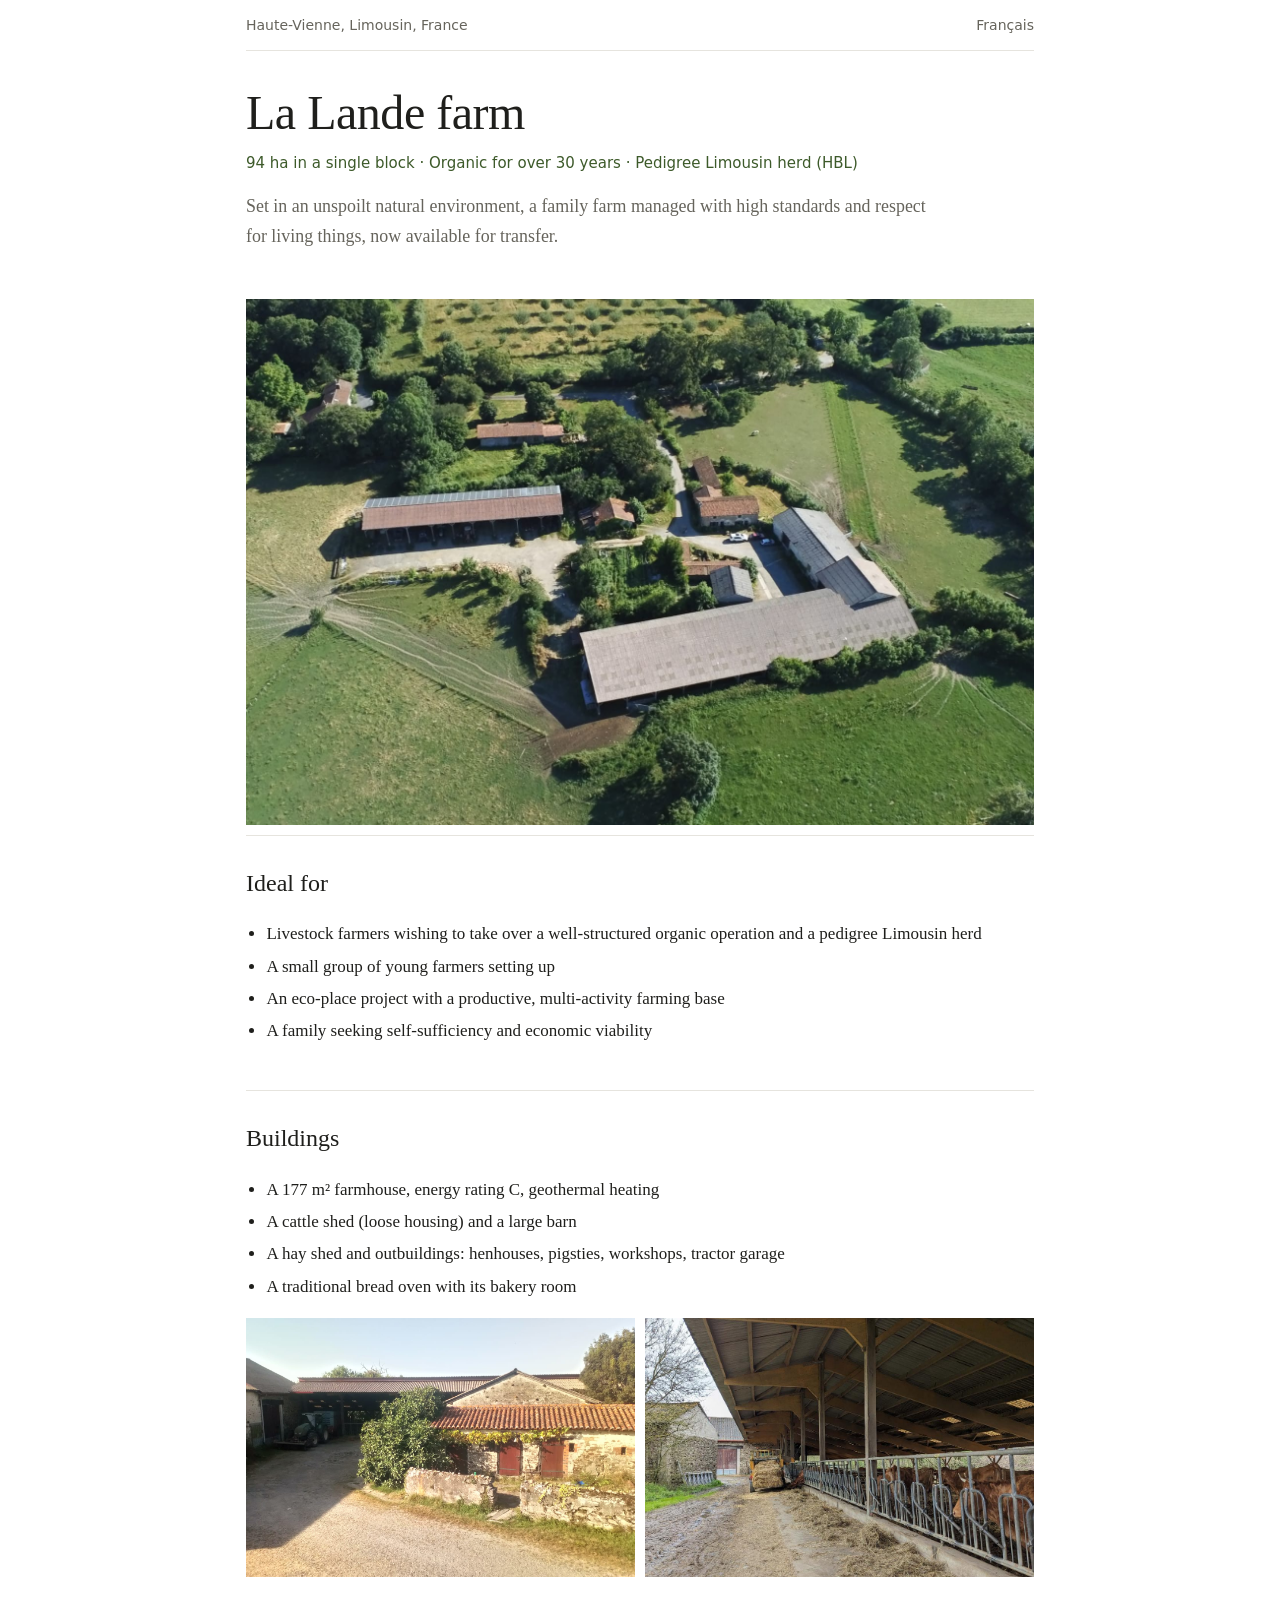
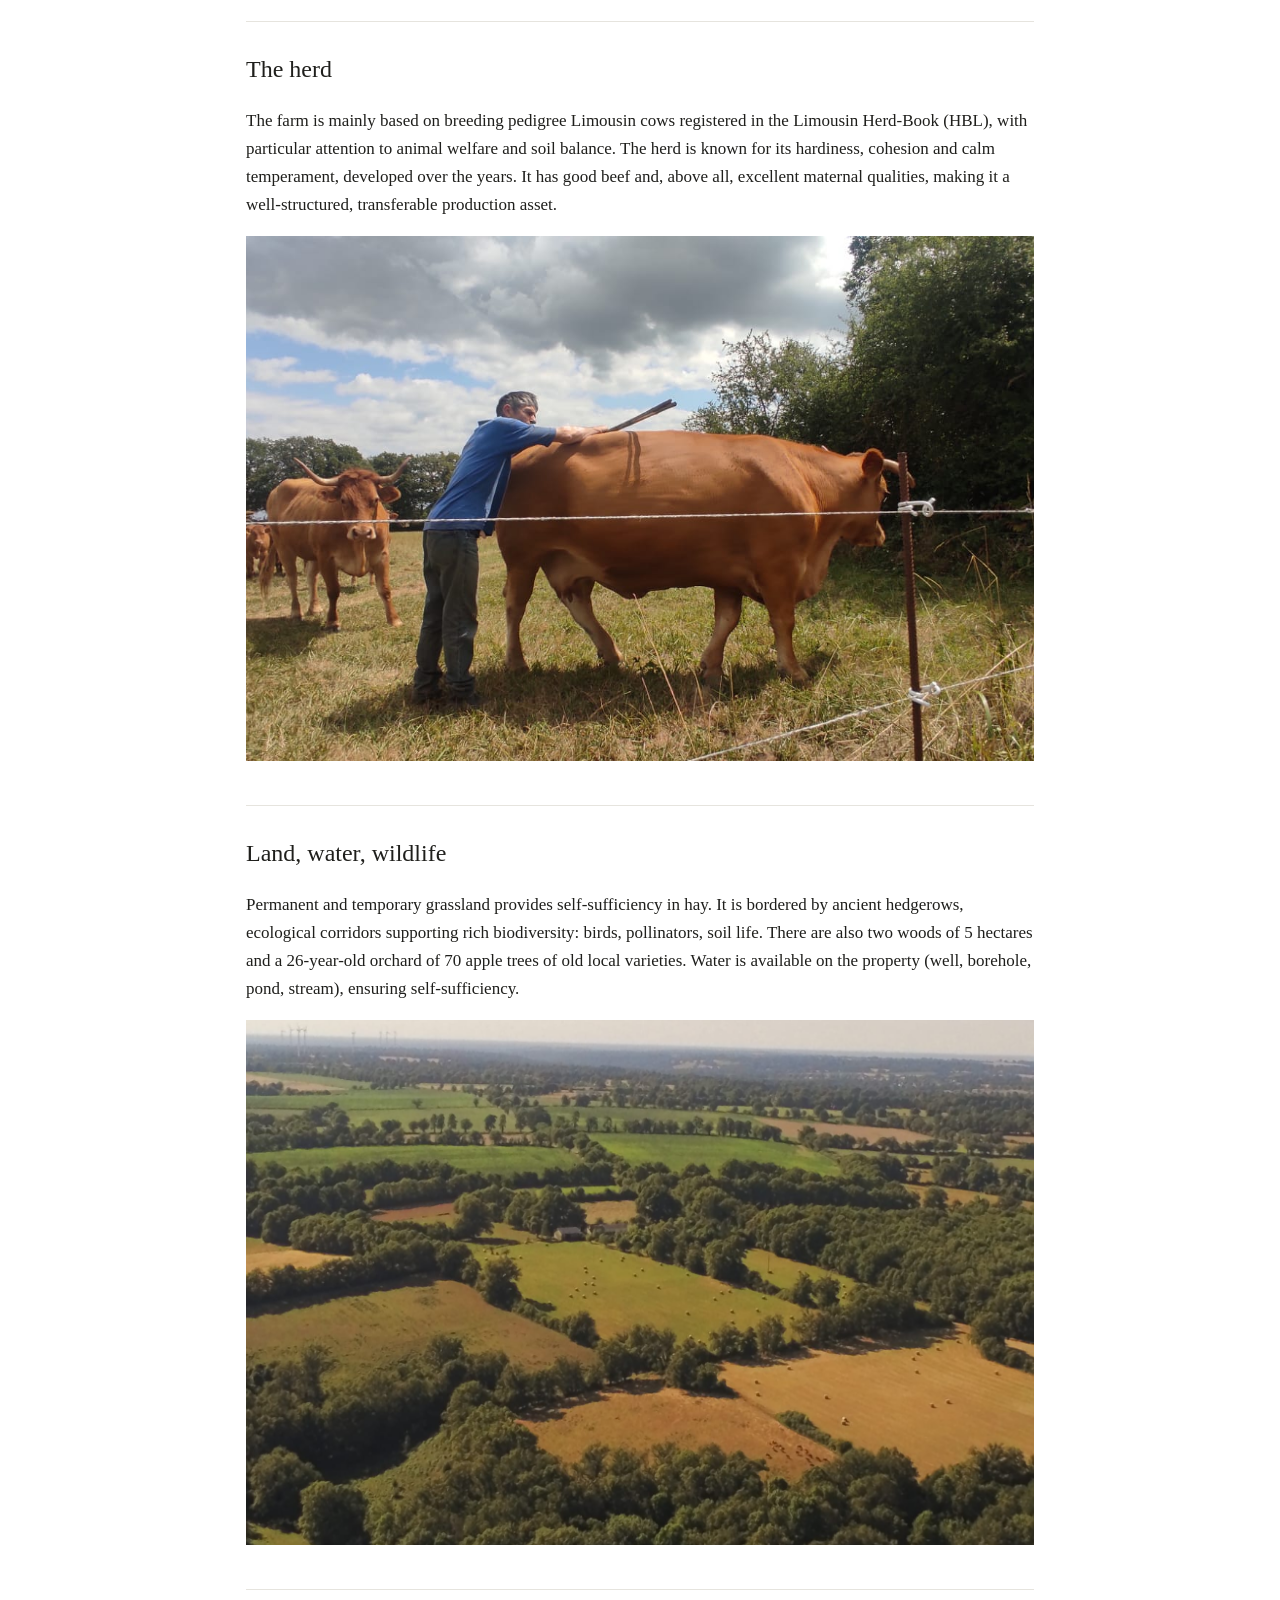
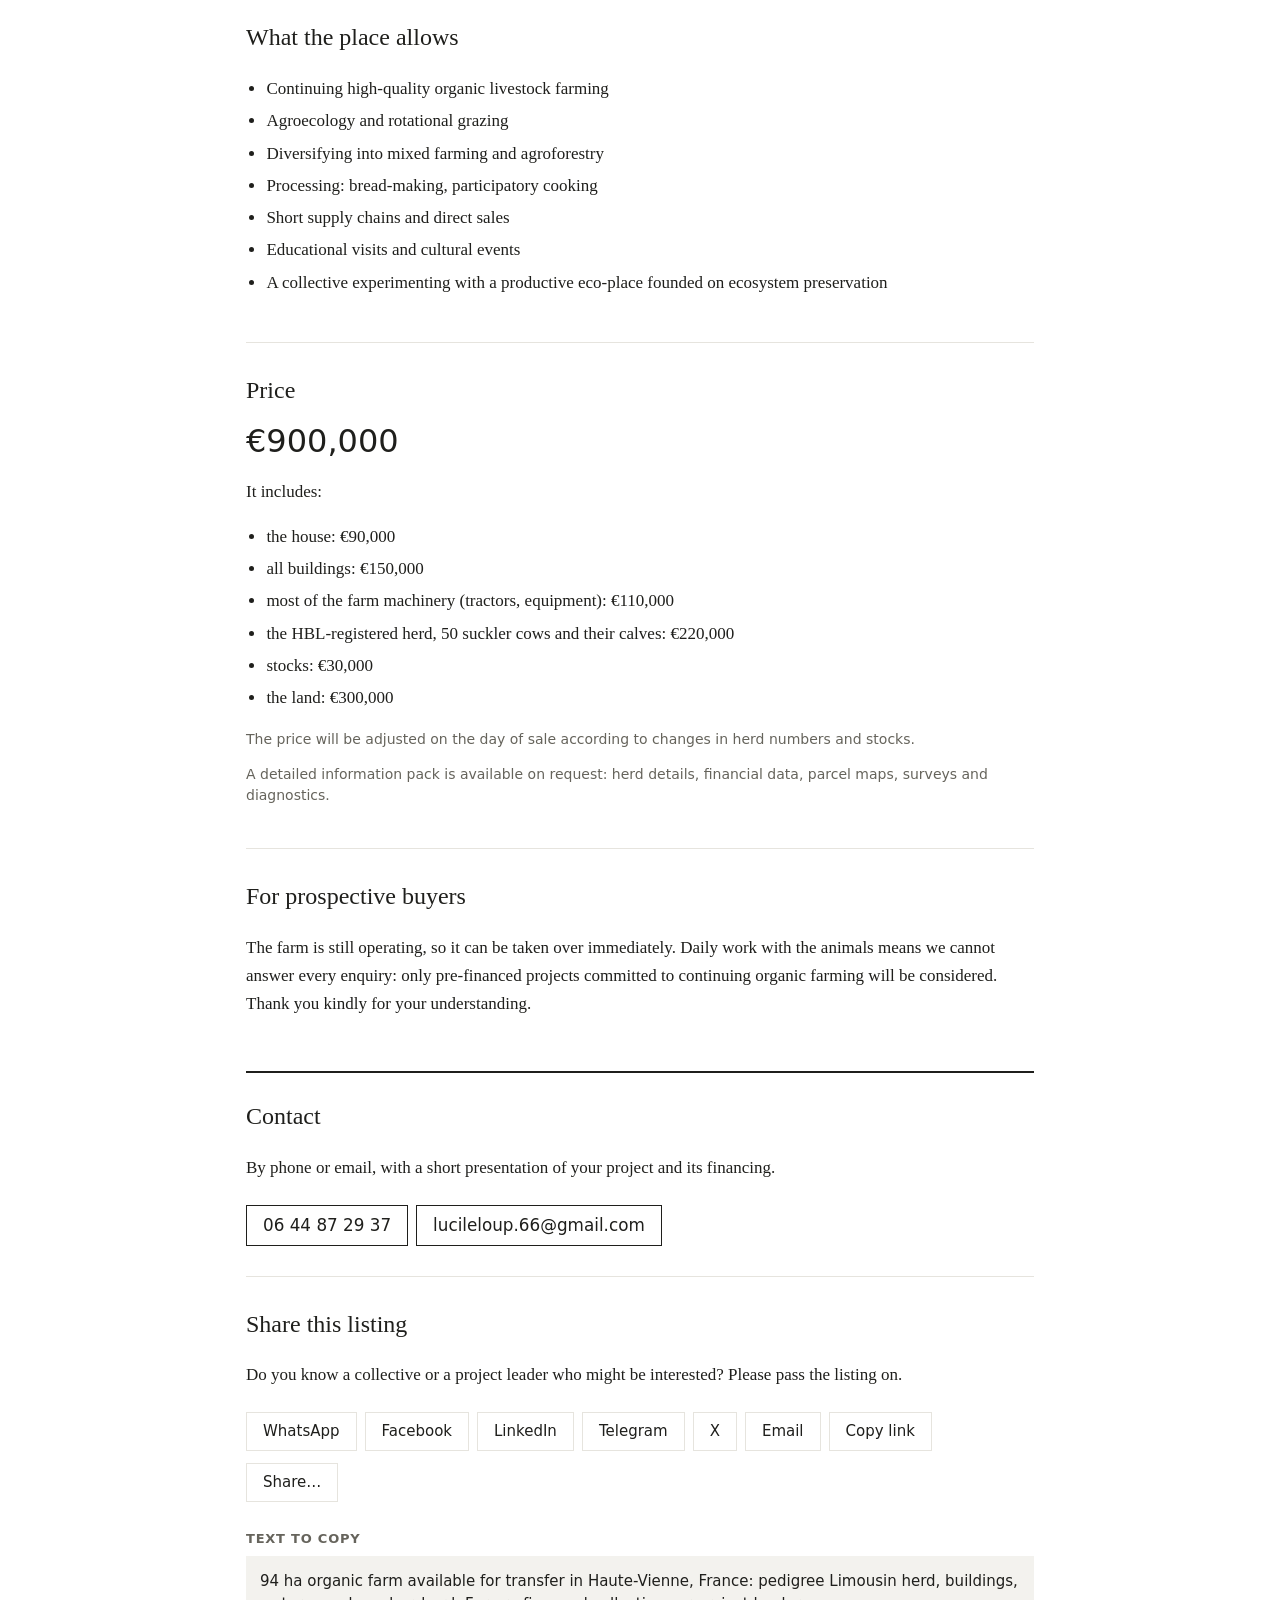
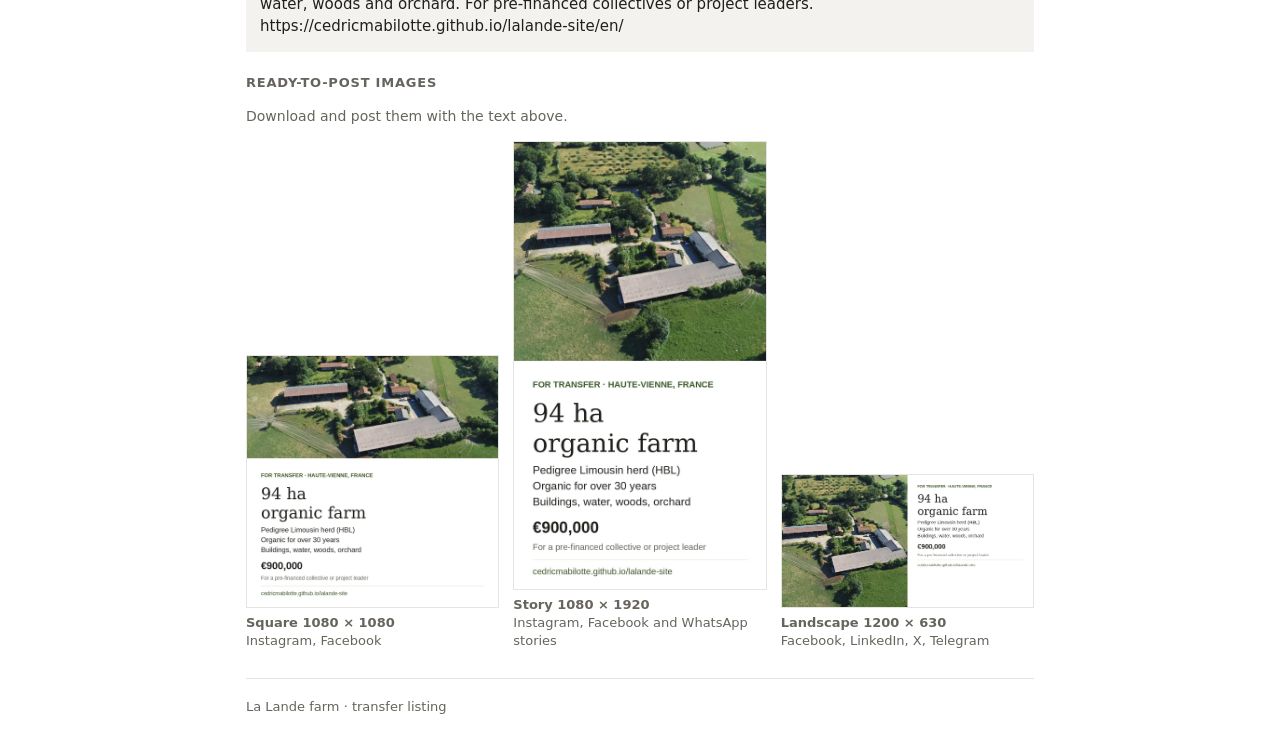
==== en/index.html @ 2e4fb39b "Première version du site de La Lande Co-Authored-By: Claude Opus 5.5 <noreply@anthropic.com> Claude-" ====
<!doctype html>
<html lang="en">
<head>
<meta charset="utf-8">
<meta name="viewport" content="width=device-width,initial-scale=1">
<meta name="robots" content="noindex,nofollow">
<title>La Lande farm — 94 ha organic farm available for transfer</title>
<meta name="description" content="Family farm certified organic for over 30 years, 94 ha in a single block, pedigree Limousin suckler herd (HBL), available for transfer.">
<link rel="alternate" hreflang="fr" href="../">
<link rel="canonical" href="https://cedricmabilotte.github.io/lalande-site/en/">
<meta property="og:type" content="website">
<meta property="og:url" content="https://cedricmabilotte.github.io/lalande-site/en/">
<meta property="og:title" content="La Lande farm — 94 ha organic farm available for transfer">
<meta property="og:description" content="Family farm certified organic for over 30 years, 94 ha in a single block, pedigree Limousin suckler herd (HBL), available for transfer.">
<meta property="og:image" content="https://cedricmabilotte.github.io/lalande-site/partage/en-paysage.jpg">
<meta property="og:image:width" content="1200">
<meta property="og:image:height" content="630">
<meta property="og:image:alt" content="Aerial view of the farm: buildings, meadows, orchard and hedgerows">
<meta property="og:locale" content="en_GB">
<meta name="twitter:card" content="summary_large_image">
<link rel="stylesheet" href="../style.css">
</head>
<body>
<div class="wrap">
<header class="top"><span>Haute-Vienne, Limousin, France</span><a href="../" lang="fr">Français</a></header>
<main>
  <div class="hero">
    <h1>La Lande farm</h1>
    <div class="chiffres">94 ha in a single block · Organic for over 30 years · Pedigree Limousin herd (HBL)</div>
    <p class="chapo">Set in an unspoilt natural environment, a family farm managed with high standards and respect for living things, now available for transfer.</p>
  </div>
  <div class="photo grande"><img src="../photos/vue-aerienne-ferme.jpg" alt="Aerial view of the farm: buildings, meadows, orchard and hedgerows" fetchpriority="high"></div>

  <section>
    <h2>Ideal for</h2>
    <ul class="pour">
      <li>Livestock farmers wishing to take over a well-structured organic operation and a pedigree Limousin herd</li>
      <li>A small group of young farmers setting up</li>
      <li>An eco-place project with a productive, multi-activity farming base</li>
      <li>A family seeking self-sufficiency and economic viability</li>
    </ul>
  </section>
  <section>
    <h2>Buildings</h2>
    <ul>
      <li>A 177 m² farmhouse, energy rating C, geothermal heating</li>
      <li>A cattle shed (loose housing) and a large barn</li>
      <li>A hay shed and outbuildings: henhouses, pigsties, workshops, tractor garage</li>
      <li>A traditional bread oven with its bakery room</li>
    </ul>
    <div class="galerie"><div class="photo"><img src="../photos/cour.jpg" alt="The farmyard, stone outbuildings and shed" loading="lazy"></div><div class="photo"><img src="../photos/stabulation.jpg" alt="The cattle shed, Limousin cows at the feeding rail" loading="lazy"></div></div>
  </section>
  <section>
    <h2>The herd</h2>
    <p>The farm is mainly based on breeding pedigree Limousin cows registered in the Limousin Herd-Book (HBL), with particular attention to animal welfare and soil balance. The herd is known for its hardiness, cohesion and calm temperament, developed over the years. It has good beef and, above all, excellent maternal qualities, making it a well-structured, transferable production asset.</p>
    <div class="galerie"><div class="photo"><img src="../photos/limousines.jpg" alt="A Limousin cow from the herd in the meadow" loading="lazy"></div></div>
  </section>
  <section>
    <h2>Land, water, wildlife</h2>
    <p>Permanent and temporary grassland provides self-sufficiency in hay. It is bordered by ancient hedgerows, ecological corridors supporting rich biodiversity: birds, pollinators, soil life. There are also two woods of 5 hectares and a 26-year-old orchard of 70 apple trees of old local varieties. Water is available on the property (well, borehole, pond, stream), ensuring self-sufficiency.</p>
    <div class="galerie"><div class="photo"><img src="../photos/paysage-bocage.jpg" alt="The hedged farmland around the farm, meadows and woods" loading="lazy"></div></div>
  </section>
  <section>
    <h2>What the place allows</h2>
    <ul>
      <li>Continuing high-quality organic livestock farming</li>
      <li>Agroecology and rotational grazing</li>
      <li>Diversifying into mixed farming and agroforestry</li>
      <li>Processing: bread-making, participatory cooking</li>
      <li>Short supply chains and direct sales</li>
      <li>Educational visits and cultural events</li>
      <li>A collective experimenting with a productive eco-place founded on ecosystem preservation</li>
    </ul>
  </section>
  <section>
    <h2>Price</h2>
    <div class="prix">
      <div class="montant">€900,000</div>
      <p>It includes:</p>
      <ul>
      <li>the house: €90,000</li>
      <li>all buildings: €150,000</li>
      <li>most of the farm machinery (tractors, equipment): €110,000</li>
      <li>the HBL-registered herd, 50 suckler cows and their calves: €220,000</li>
      <li>stocks: €30,000</li>
      <li>the land: €300,000</li>
      </ul>
      <p class="note">The price will be adjusted on the day of sale according to changes in herd numbers and stocks.</p>
      <p class="note">A detailed information pack is available on request: herd details, financial data, parcel maps, surveys and diagnostics.</p>
    </div>
  </section>
  <section>
    <h2>For prospective buyers</h2>
    <p>The farm is still operating, so it can be taken over immediately. Daily work with the animals means we cannot answer every enquiry: only pre-financed projects committed to continuing organic farming will be considered. Thank you kindly for your understanding.</p>
  </section>
  <div class="contact" id="contact">
    <h2>Contact</h2>
    <p>By phone or email, with a short presentation of your project and its financing.</p>
    <a href="tel:+33644872937">06 44 87 29 37</a><a href="mailto:lucileloup.66@gmail.com">lucileloup.66@gmail.com</a>
  </div>
  <section class="partage" id="partager">
    <h2>Share this listing</h2>
    <p>Do you know a collective or a project leader who might be interested? Please pass the listing on.</p>
    <div class="btns"><a class="btn" href="https://wa.me/?text=94%20ha%20organic%20farm%20available%20for%20transfer%20in%20Haute-Vienne%2C%20France%3A%20pedigree%20Limousin%20herd%2C%20buildings%2C%20water%2C%20woods%20and%20orchard.%20For%20pre-financed%20collectives%20or%20project%20leaders.%20https%3A%2F%2Fcedricmabilotte.github.io%2Flalande-site%2Fen%2F" target="_blank" rel="noopener">WhatsApp</a><a class="btn" href="https://www.facebook.com/sharer/sharer.php?u=https%3A%2F%2Fcedricmabilotte.github.io%2Flalande-site%2Fen%2F" target="_blank" rel="noopener">Facebook</a><a class="btn" href="https://www.linkedin.com/sharing/share-offsite/?url=https%3A%2F%2Fcedricmabilotte.github.io%2Flalande-site%2Fen%2F" target="_blank" rel="noopener">LinkedIn</a><a class="btn" href="https://t.me/share/url?url=https%3A%2F%2Fcedricmabilotte.github.io%2Flalande-site%2Fen%2F&text=94%20ha%20organic%20farm%20available%20for%20transfer%20in%20Haute-Vienne%2C%20France%3A%20pedigree%20Limousin%20herd%2C%20buildings%2C%20water%2C%20woods%20and%20orchard.%20For%20pre-financed%20collectives%20or%20project%20leaders." target="_blank" rel="noopener">Telegram</a><a class="btn" href="https://x.com/intent/post?text=94%20ha%20organic%20farm%20available%20for%20transfer%20in%20Haute-Vienne%2C%20France%3A%20pedigree%20Limousin%20herd%2C%20buildings%2C%20water%2C%20woods%20and%20orchard.%20For%20pre-financed%20collectives%20or%20project%20leaders.&url=https%3A%2F%2Fcedricmabilotte.github.io%2Flalande-site%2Fen%2F" target="_blank" rel="noopener">X</a><a class="btn" href="mailto:?subject=La%20Lande%20farm%20%E2%80%94%2094%20ha%20organic%20farm%20available%20for%20transfer&body=94%20ha%20organic%20farm%20available%20for%20transfer%20in%20Haute-Vienne%2C%20France%3A%20pedigree%20Limousin%20herd%2C%20buildings%2C%20water%2C%20woods%20and%20orchard.%20For%20pre-financed%20collectives%20or%20project%20leaders.%0A%0Ahttps%3A%2F%2Fcedricmabilotte.github.io%2Flalande-site%2Fen%2F" target="_blank" rel="noopener">Email</a><button type="button" class="btn" data-copier="https://cedricmabilotte.github.io/lalande-site/en/" data-ok="Link copied">Copy link</button><button type="button" class="btn natif" hidden data-titre="La Lande farm — 94 ha organic farm available for transfer" data-texte="94 ha organic farm available for transfer in Haute-Vienne, France: pedigree Limousin herd, buildings, water, woods and orchard. For pre-financed collectives or project leaders." data-url="https://cedricmabilotte.github.io/lalande-site/en/">Share…</button></div>
    <h3>Text to copy</h3>
    <p class="texte-partage">94 ha organic farm available for transfer in Haute-Vienne, France: pedigree Limousin herd, buildings, water, woods and orchard. For pre-financed collectives or project leaders.<br>https://cedricmabilotte.github.io/lalande-site/en/</p>
    <h3>Ready-to-post images</h3>
    <p class="note">Download and post them with the text above.</p>
    <div class="visuels"><figure class="vis vis-carre"><a href="../partage/en-carre.jpg" download><img src="../partage/en-carre.jpg" alt="Square 1080 × 1080" loading="lazy"></a><figcaption><strong>Square 1080 × 1080</strong><br>Instagram, Facebook</figcaption></figure><figure class="vis vis-story"><a href="../partage/en-story.jpg" download><img src="../partage/en-story.jpg" alt="Story 1080 × 1920" loading="lazy"></a><figcaption><strong>Story 1080 × 1920</strong><br>Instagram, Facebook and WhatsApp stories</figcaption></figure><figure class="vis vis-paysage"><a href="../partage/en-paysage.jpg" download><img src="../partage/en-paysage.jpg" alt="Landscape 1200 × 630" loading="lazy"></a><figcaption><strong>Landscape 1200 × 630</strong><br>Facebook, LinkedIn, X, Telegram</figcaption></figure></div>
  </section>
</main>
<footer>La Lande farm · transfer listing</footer>
</div>
<script>
document.querySelectorAll('[data-copier]').forEach(function(b){b.addEventListener('click',function(){
  var t=b.textContent;(navigator.clipboard?navigator.clipboard.writeText(b.dataset.copier):Promise.reject()).then(function(){b.textContent=b.dataset.ok;setTimeout(function(){b.textContent=t},2000)}).catch(function(){prompt('',b.dataset.copier)})})});
var n=document.querySelector('.natif');if(n&&navigator.share){n.hidden=false;n.addEventListener('click',function(){navigator.share({title:n.dataset.titre,text:n.dataset.texte,url:n.dataset.url}).catch(function(){})})}
</script>
</body>
</html>
---- style.css ----
:root{
  --fond:#ffffff; --texte:#1f1f1c; --doux:#66645c; --accent:#3d5a2a;
  --trait:#e6e4de; --vide:#f3f2ee;
  color-scheme: light;
}
*{box-sizing:border-box}
html{-webkit-text-size-adjust:100%}
body{margin:0;background:var(--fond);color:var(--texte);
  font:17px/1.65 Georgia,"Iowan Old Style","Palatino Linotype",serif}
a{color:var(--accent)}
.wrap{max-width:820px;margin:0 auto;padding:0 16px}
header.top{display:flex;justify-content:space-between;align-items:center;gap:12px;padding:16px 0;
  font:14px/1.3 system-ui,sans-serif;color:var(--doux);border-bottom:1px solid var(--trait)}
header.top a{color:var(--doux);text-decoration:none}
header.top a:hover{color:var(--texte)}
.hero{padding:36px 0 8px}
.hero h1{font-size:clamp(2rem,6vw,3rem);line-height:1.1;margin:0 0 12px;font-weight:normal;letter-spacing:-.01em}
.hero .chiffres{font:500 15px/1.5 system-ui,sans-serif;color:var(--accent)}
.hero p.chapo{font-size:1.12rem;color:var(--doux);max-width:38em}
.photo{background:var(--vide);aspect-ratio:3/2;overflow:hidden;margin:0}
.photo img{width:100%;height:100%;object-fit:cover;display:block}
.photo.grande{margin:22px 0 10px}
.galerie{display:grid;grid-template-columns:repeat(auto-fit,minmax(240px,1fr));gap:10px;margin:16px 0}
section{padding:28px 0;border-top:1px solid var(--trait)}
h2{font-weight:normal;font-size:1.5rem;margin:0 0 12px}
h3{font:600 13px/1.4 system-ui,sans-serif;text-transform:uppercase;letter-spacing:.06em;color:var(--doux);margin:22px 0 8px}
ul{padding-left:1.2em}
li{margin:.25em 0}
.pour{padding-left:1.2em}
.prix .montant{font:500 2rem/1.2 system-ui,sans-serif;color:var(--texte);margin-bottom:6px}
.note{font:14px/1.5 system-ui,sans-serif;color:var(--doux)}
.contact{border-top:2px solid var(--texte);padding:24px 0;margin-top:8px}
.contact a,.btn{display:inline-block;font:500 15px/1 system-ui,sans-serif;color:var(--texte);text-decoration:none;
  background:#fff;border:1px solid var(--texte);padding:11px 16px;margin:6px 8px 6px 0;cursor:pointer}
.contact a{font-size:1.05rem}
.contact a:hover,.btn:hover{background:var(--texte);color:#fff}
.btn{border-color:var(--trait)}
.btn:hover{border-color:var(--texte)}
.btns{display:flex;flex-wrap:wrap}
.texte-partage{font:15px/1.5 system-ui,sans-serif;background:var(--vide);padding:14px;word-break:break-word;margin:0}
.visuels{display:grid;grid-template-columns:repeat(auto-fit,minmax(160px,1fr));gap:14px;align-items:end}
.vis{margin:0}
.vis img{width:100%;display:block;border:1px solid var(--trait)}
.vis figcaption{font:13px/1.4 system-ui,sans-serif;color:var(--doux);margin-top:6px}
footer{font:13px system-ui,sans-serif;color:var(--doux);padding:20px 0 36px;border-top:1px solid var(--trait)}
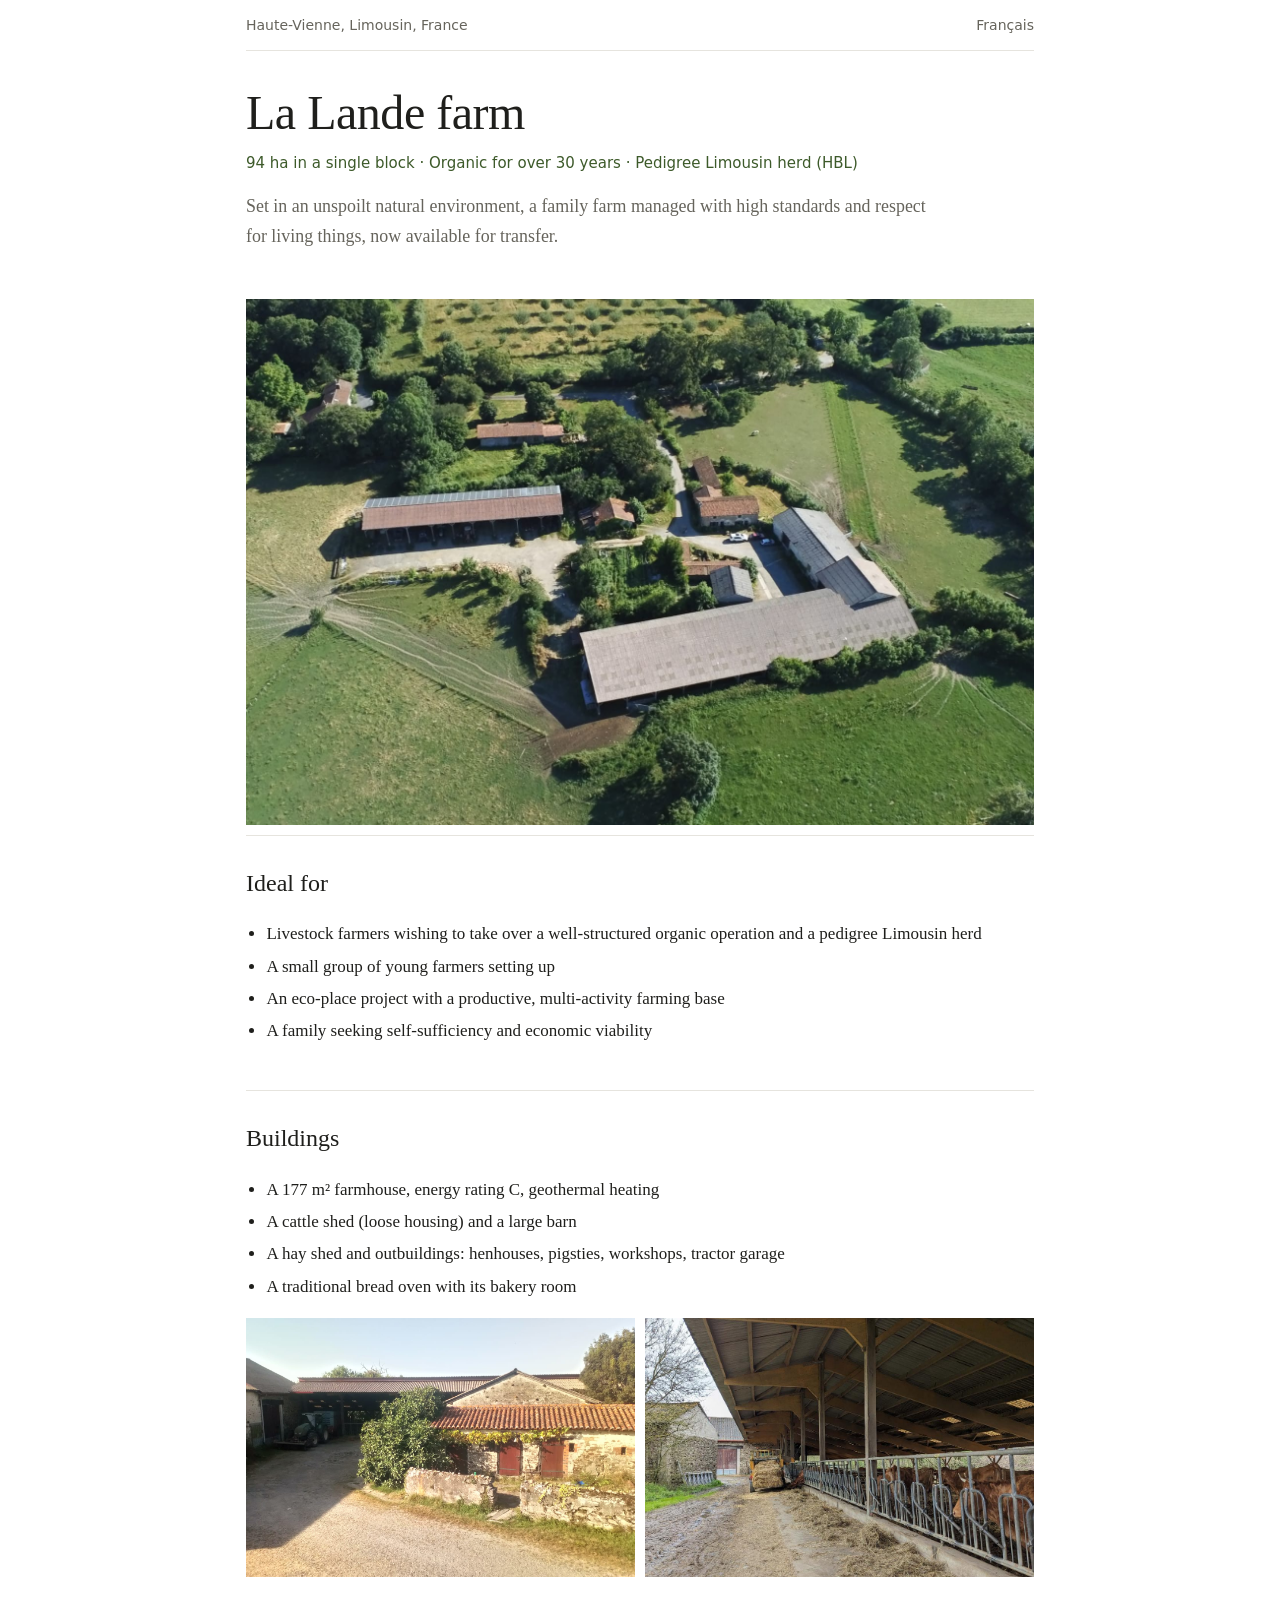
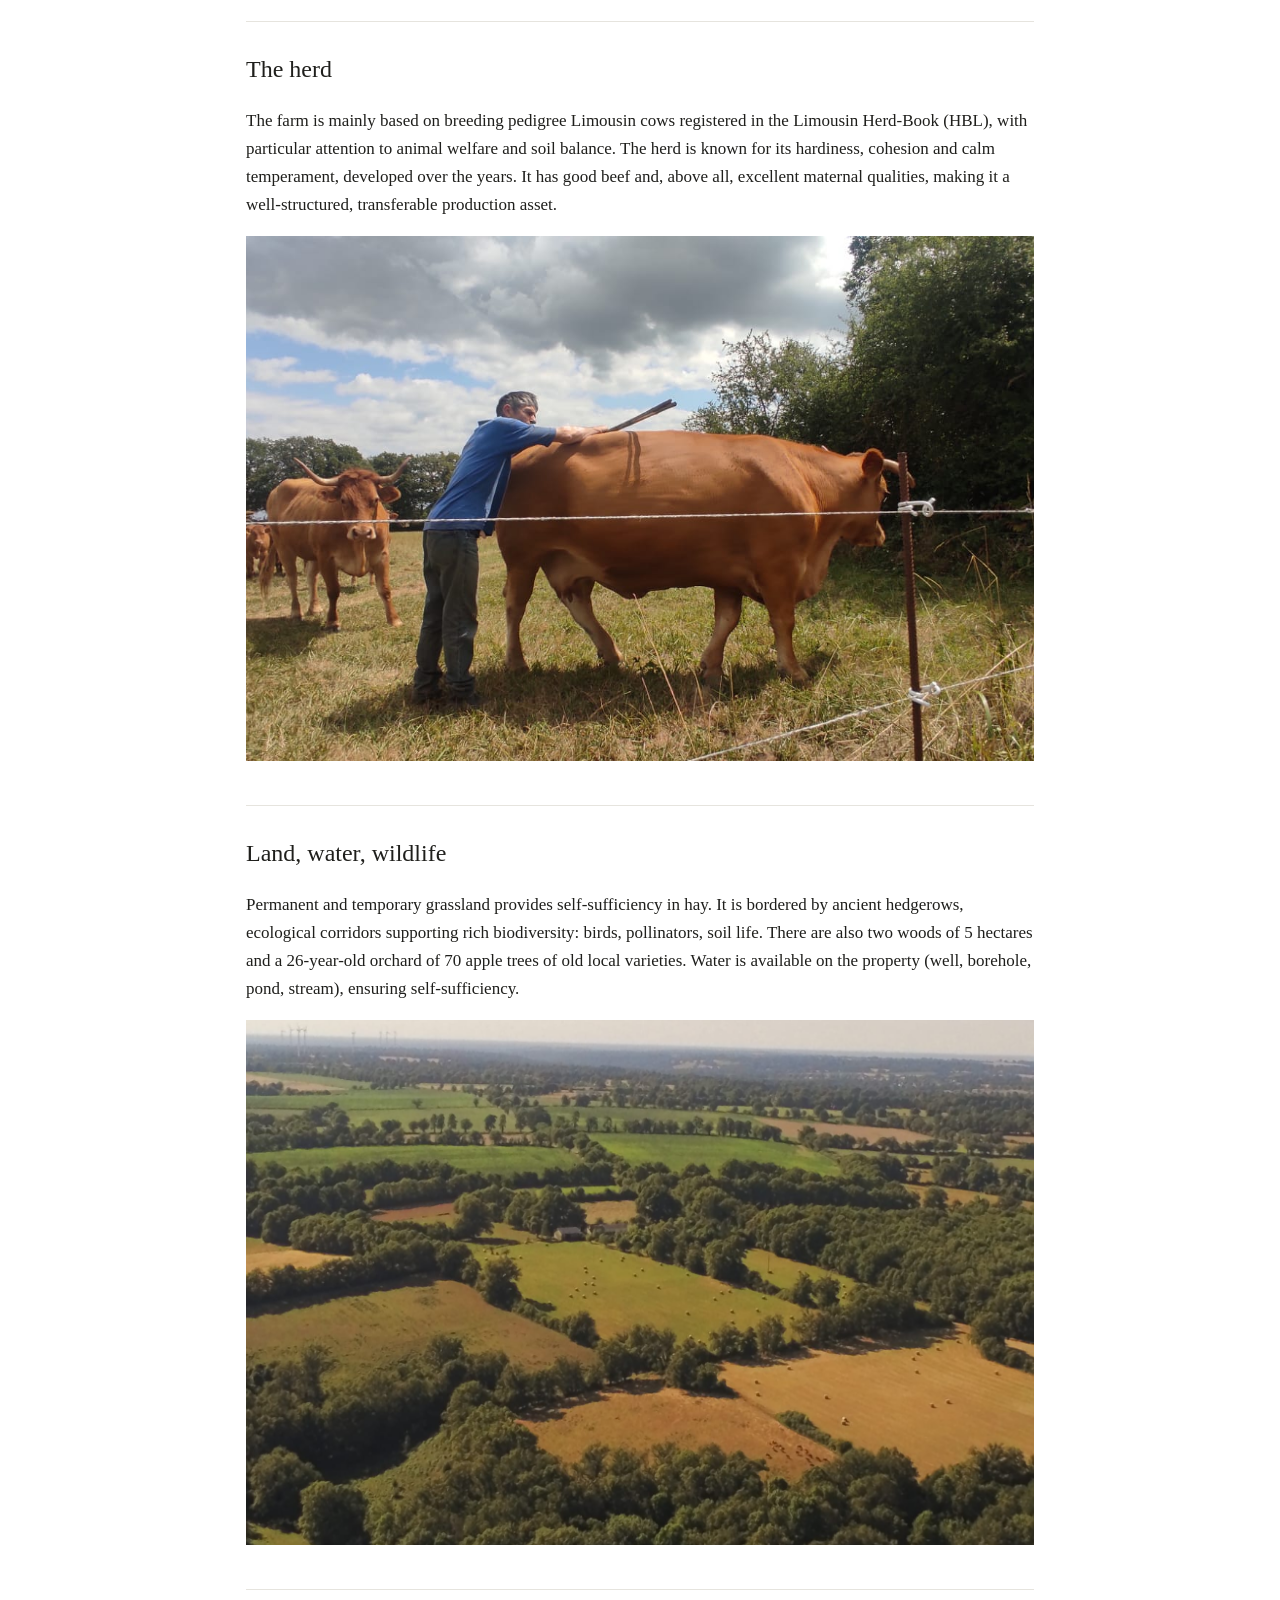
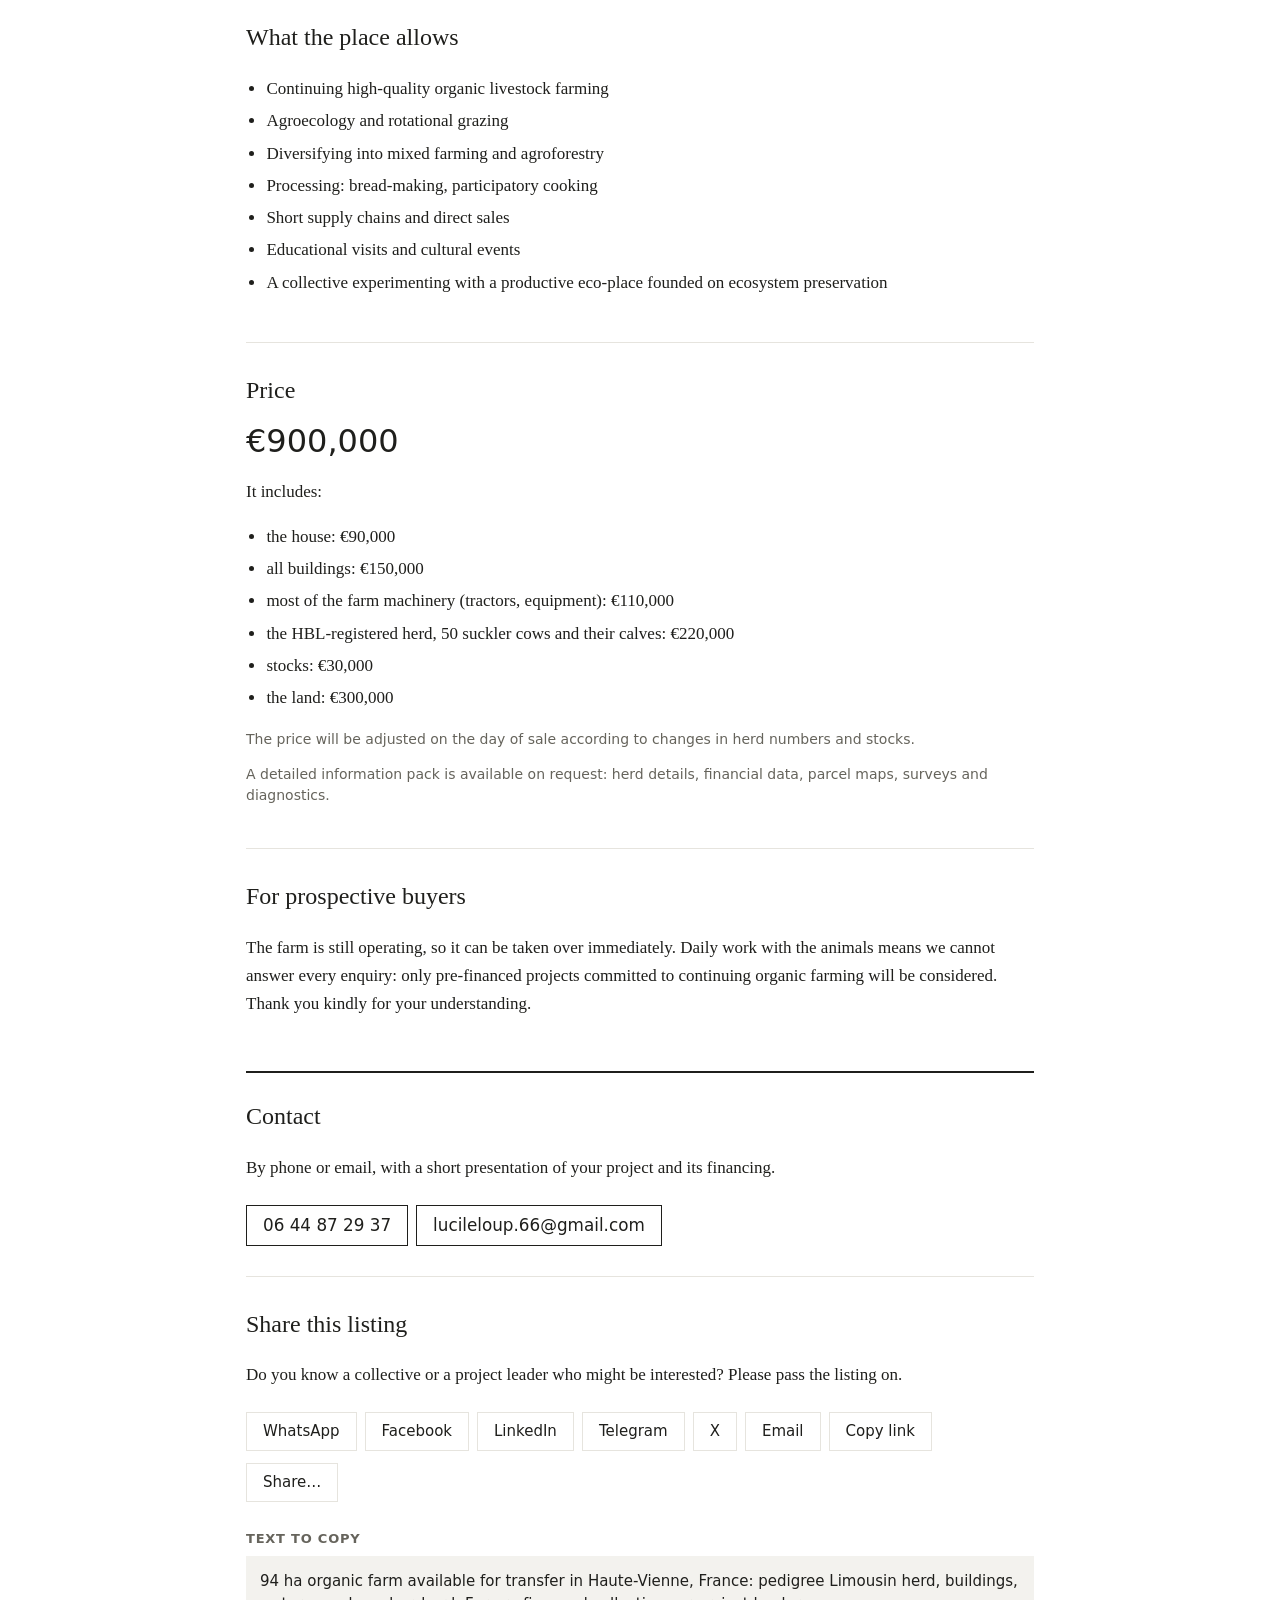
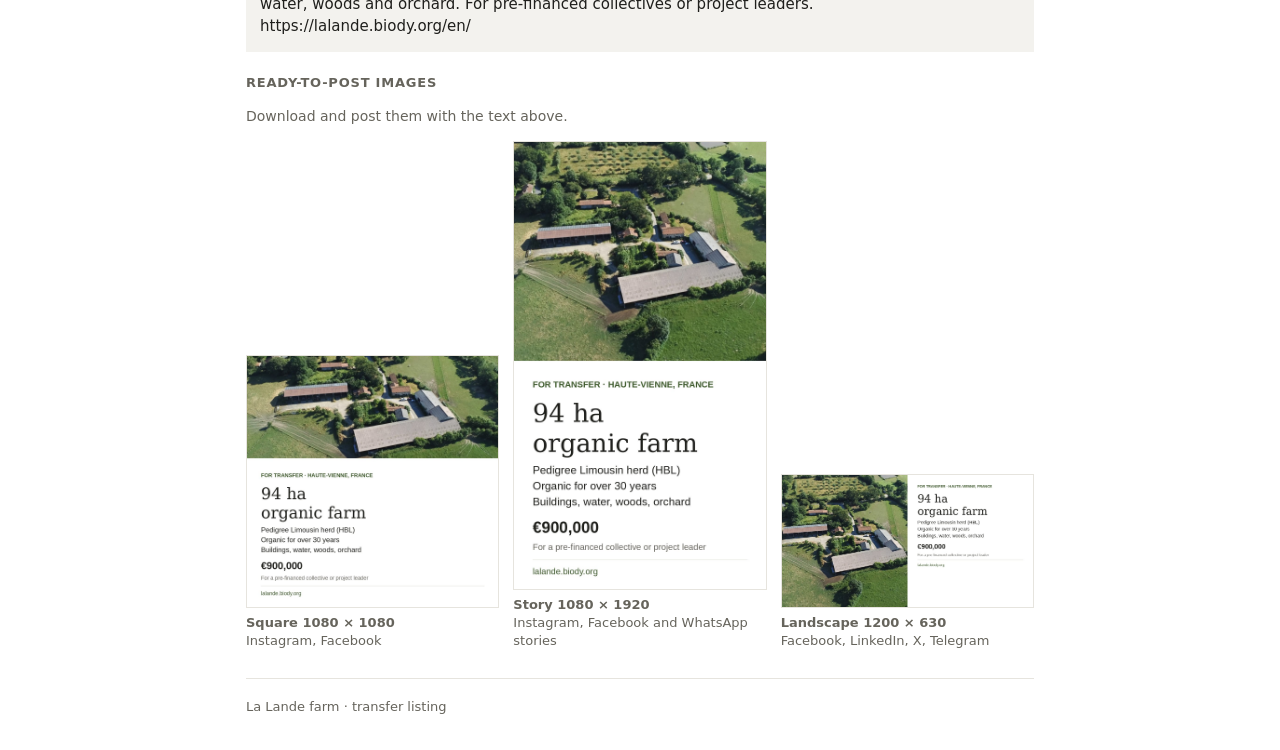
==== commit 41afc0bf: "Adresse définitive : lalande.biody.org Co-Authored-By: Claude Opus 5.5 <noreply@anthropic.com> Claud" ====
--- a/en/index.html
+++ b/en/index.html
@@ -7,12 +7,12 @@
 <title>La Lande farm — 94 ha organic farm available for transfer</title>
 <meta name="description" content="Family farm certified organic for over 30 years, 94 ha in a single block, pedigree Limousin suckler herd (HBL), available for transfer.">
 <link rel="alternate" hreflang="fr" href="../">
-<link rel="canonical" href="https://cedricmabilotte.github.io/lalande-site/en/">
+<link rel="canonical" href="https://lalande.biody.org/en/">
 <meta property="og:type" content="website">
-<meta property="og:url" content="https://cedricmabilotte.github.io/lalande-site/en/">
+<meta property="og:url" content="https://lalande.biody.org/en/">
 <meta property="og:title" content="La Lande farm — 94 ha organic farm available for transfer">
 <meta property="og:description" content="Family farm certified organic for over 30 years, 94 ha in a single block, pedigree Limousin suckler herd (HBL), available for transfer.">
-<meta property="og:image" content="https://cedricmabilotte.github.io/lalande-site/partage/en-paysage.jpg">
+<meta property="og:image" content="https://lalande.biody.org/partage/en-paysage.jpg">
 <meta property="og:image:width" content="1200">
 <meta property="og:image:height" content="630">
 <meta property="og:image:alt" content="Aerial view of the farm: buildings, meadows, orchard and hedgerows">
@@ -101,9 +101,9 @@
   <section class="partage" id="partager">
     <h2>Share this listing</h2>
     <p>Do you know a collective or a project leader who might be interested? Please pass the listing on.</p>
-    <div class="btns"><a class="btn" href="https://wa.me/?text=94%20ha%20organic%20farm%20available%20for%20transfer%20in%20Haute-Vienne%2C%20France%3A%20pedigree%20Limousin%20herd%2C%20buildings%2C%20water%2C%20woods%20and%20orchard.%20For%20pre-financed%20collectives%20or%20project%20leaders.%20https%3A%2F%2Fcedricmabilotte.github.io%2Flalande-site%2Fen%2F" target="_blank" rel="noopener">WhatsApp</a><a class="btn" href="https://www.facebook.com/sharer/sharer.php?u=https%3A%2F%2Fcedricmabilotte.github.io%2Flalande-site%2Fen%2F" target="_blank" rel="noopener">Facebook</a><a class="btn" href="https://www.linkedin.com/sharing/share-offsite/?url=https%3A%2F%2Fcedricmabilotte.github.io%2Flalande-site%2Fen%2F" target="_blank" rel="noopener">LinkedIn</a><a class="btn" href="https://t.me/share/url?url=https%3A%2F%2Fcedricmabilotte.github.io%2Flalande-site%2Fen%2F&text=94%20ha%20organic%20farm%20available%20for%20transfer%20in%20Haute-Vienne%2C%20France%3A%20pedigree%20Limousin%20herd%2C%20buildings%2C%20water%2C%20woods%20and%20orchard.%20For%20pre-financed%20collectives%20or%20project%20leaders." target="_blank" rel="noopener">Telegram</a><a class="btn" href="https://x.com/intent/post?text=94%20ha%20organic%20farm%20available%20for%20transfer%20in%20Haute-Vienne%2C%20France%3A%20pedigree%20Limousin%20herd%2C%20buildings%2C%20water%2C%20woods%20and%20orchard.%20For%20pre-financed%20collectives%20or%20project%20leaders.&url=https%3A%2F%2Fcedricmabilotte.github.io%2Flalande-site%2Fen%2F" target="_blank" rel="noopener">X</a><a class="btn" href="mailto:?subject=La%20Lande%20farm%20%E2%80%94%2094%20ha%20organic%20farm%20available%20for%20transfer&body=94%20ha%20organic%20farm%20available%20for%20transfer%20in%20Haute-Vienne%2C%20France%3A%20pedigree%20Limousin%20herd%2C%20buildings%2C%20water%2C%20woods%20and%20orchard.%20For%20pre-financed%20collectives%20or%20project%20leaders.%0A%0Ahttps%3A%2F%2Fcedricmabilotte.github.io%2Flalande-site%2Fen%2F" target="_blank" rel="noopener">Email</a><button type="button" class="btn" data-copier="https://cedricmabilotte.github.io/lalande-site/en/" data-ok="Link copied">Copy link</button><button type="button" class="btn natif" hidden data-titre="La Lande farm — 94 ha organic farm available for transfer" data-texte="94 ha organic farm available for transfer in Haute-Vienne, France: pedigree Limousin herd, buildings, water, woods and orchard. For pre-financed collectives or project leaders." data-url="https://cedricmabilotte.github.io/lalande-site/en/">Share…</button></div>
+    <div class="btns"><a class="btn" href="https://wa.me/?text=94%20ha%20organic%20farm%20available%20for%20transfer%20in%20Haute-Vienne%2C%20France%3A%20pedigree%20Limousin%20herd%2C%20buildings%2C%20water%2C%20woods%20and%20orchard.%20For%20pre-financed%20collectives%20or%20project%20leaders.%20https%3A%2F%2Flalande.biody.org%2Fen%2F" target="_blank" rel="noopener">WhatsApp</a><a class="btn" href="https://www.facebook.com/sharer/sharer.php?u=https%3A%2F%2Flalande.biody.org%2Fen%2F" target="_blank" rel="noopener">Facebook</a><a class="btn" href="https://www.linkedin.com/sharing/share-offsite/?url=https%3A%2F%2Flalande.biody.org%2Fen%2F" target="_blank" rel="noopener">LinkedIn</a><a class="btn" href="https://t.me/share/url?url=https%3A%2F%2Flalande.biody.org%2Fen%2F&text=94%20ha%20organic%20farm%20available%20for%20transfer%20in%20Haute-Vienne%2C%20France%3A%20pedigree%20Limousin%20herd%2C%20buildings%2C%20water%2C%20woods%20and%20orchard.%20For%20pre-financed%20collectives%20or%20project%20leaders." target="_blank" rel="noopener">Telegram</a><a class="btn" href="https://x.com/intent/post?text=94%20ha%20organic%20farm%20available%20for%20transfer%20in%20Haute-Vienne%2C%20France%3A%20pedigree%20Limousin%20herd%2C%20buildings%2C%20water%2C%20woods%20and%20orchard.%20For%20pre-financed%20collectives%20or%20project%20leaders.&url=https%3A%2F%2Flalande.biody.org%2Fen%2F" target="_blank" rel="noopener">X</a><a class="btn" href="mailto:?subject=La%20Lande%20farm%20%E2%80%94%2094%20ha%20organic%20farm%20available%20for%20transfer&body=94%20ha%20organic%20farm%20available%20for%20transfer%20in%20Haute-Vienne%2C%20France%3A%20pedigree%20Limousin%20herd%2C%20buildings%2C%20water%2C%20woods%20and%20orchard.%20For%20pre-financed%20collectives%20or%20project%20leaders.%0A%0Ahttps%3A%2F%2Flalande.biody.org%2Fen%2F" target="_blank" rel="noopener">Email</a><button type="button" class="btn" data-copier="https://lalande.biody.org/en/" data-ok="Link copied">Copy link</button><button type="button" class="btn natif" hidden data-titre="La Lande farm — 94 ha organic farm available for transfer" data-texte="94 ha organic farm available for transfer in Haute-Vienne, France: pedigree Limousin herd, buildings, water, woods and orchard. For pre-financed collectives or project leaders." data-url="https://lalande.biody.org/en/">Share…</button></div>
     <h3>Text to copy</h3>
-    <p class="texte-partage">94 ha organic farm available for transfer in Haute-Vienne, France: pedigree Limousin herd, buildings, water, woods and orchard. For pre-financed collectives or project leaders.<br>https://cedricmabilotte.github.io/lalande-site/en/</p>
+    <p class="texte-partage">94 ha organic farm available for transfer in Haute-Vienne, France: pedigree Limousin herd, buildings, water, woods and orchard. For pre-financed collectives or project leaders.<br>https://lalande.biody.org/en/</p>
     <h3>Ready-to-post images</h3>
     <p class="note">Download and post them with the text above.</p>
     <div class="visuels"><figure class="vis vis-carre"><a href="../partage/en-carre.jpg" download><img src="../partage/en-carre.jpg" alt="Square 1080 × 1080" loading="lazy"></a><figcaption><strong>Square 1080 × 1080</strong><br>Instagram, Facebook</figcaption></figure><figure class="vis vis-story"><a href="../partage/en-story.jpg" download><img src="../partage/en-story.jpg" alt="Story 1080 × 1920" loading="lazy"></a><figcaption><strong>Story 1080 × 1920</strong><br>Instagram, Facebook and WhatsApp stories</figcaption></figure><figure class="vis vis-paysage"><a href="../partage/en-paysage.jpg" download><img src="../partage/en-paysage.jpg" alt="Landscape 1200 × 630" loading="lazy"></a><figcaption><strong>Landscape 1200 × 630</strong><br>Facebook, LinkedIn, X, Telegram</figcaption></figure></div>
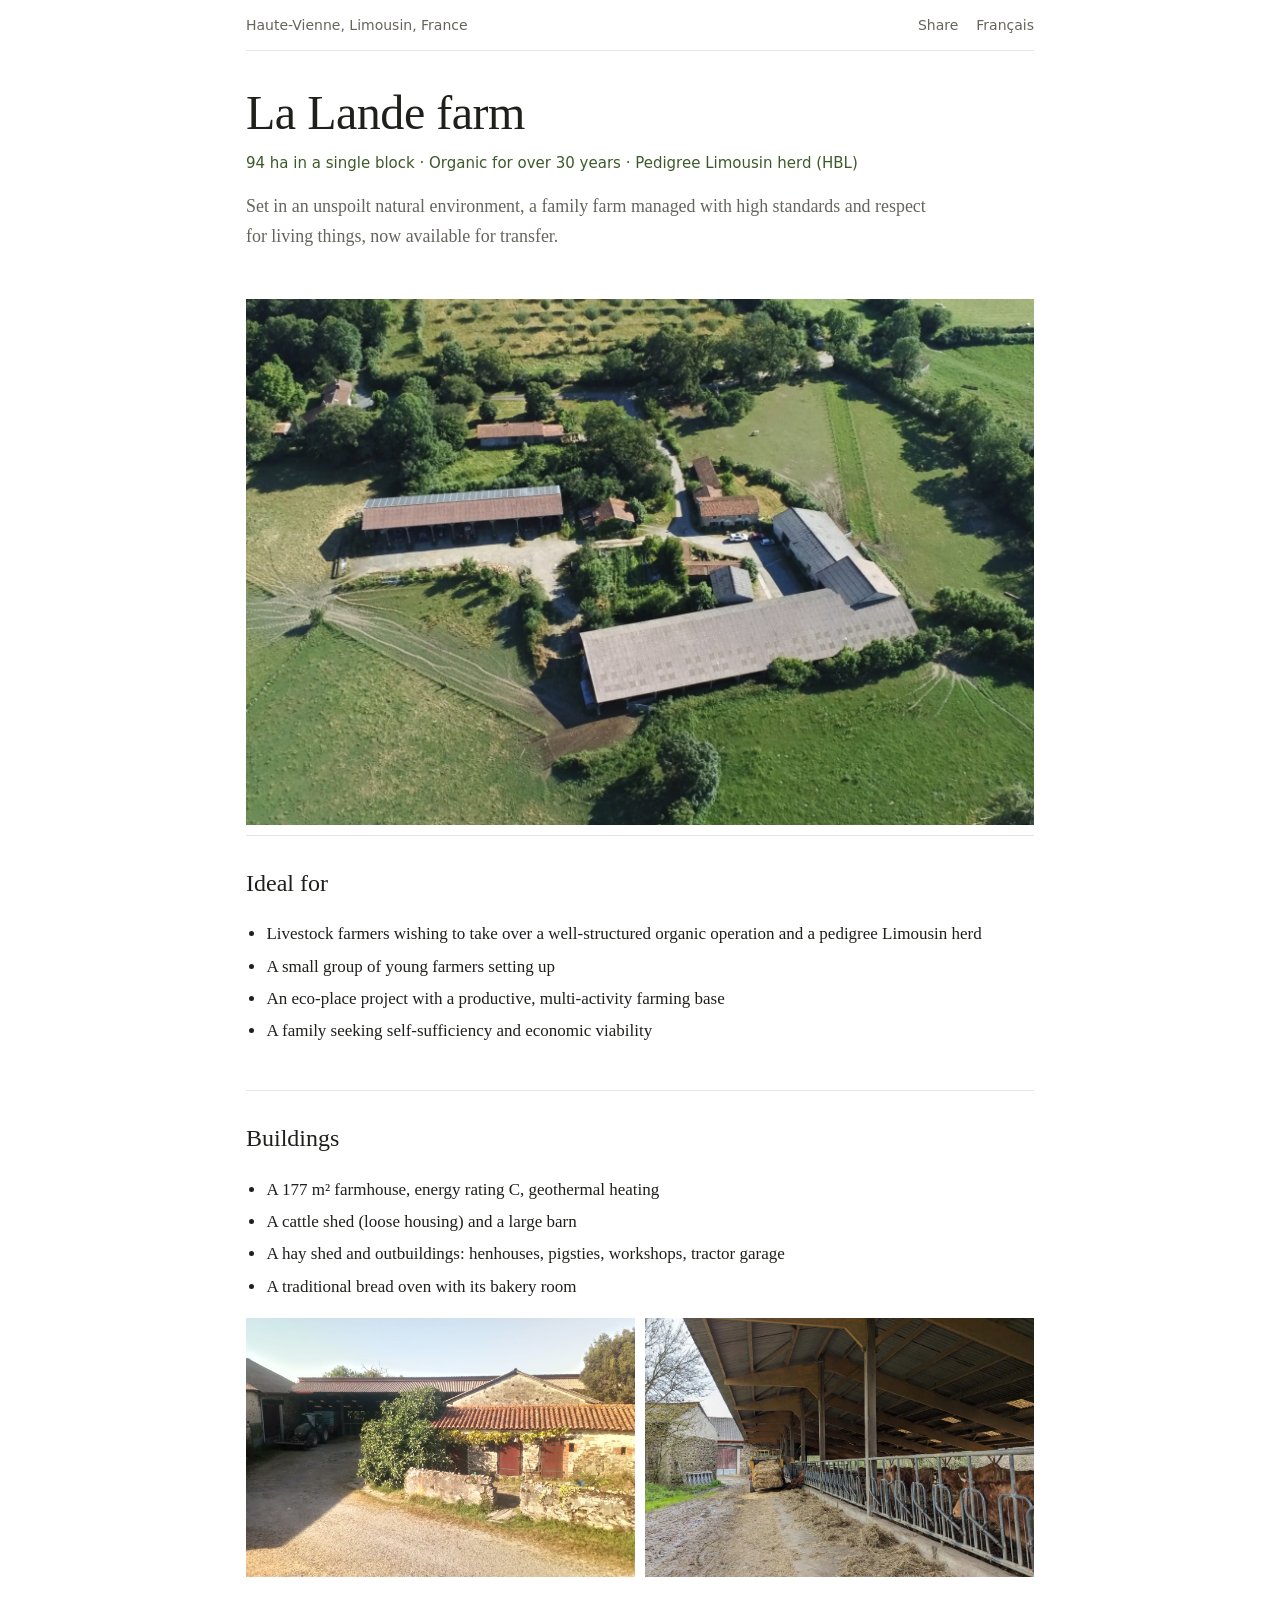
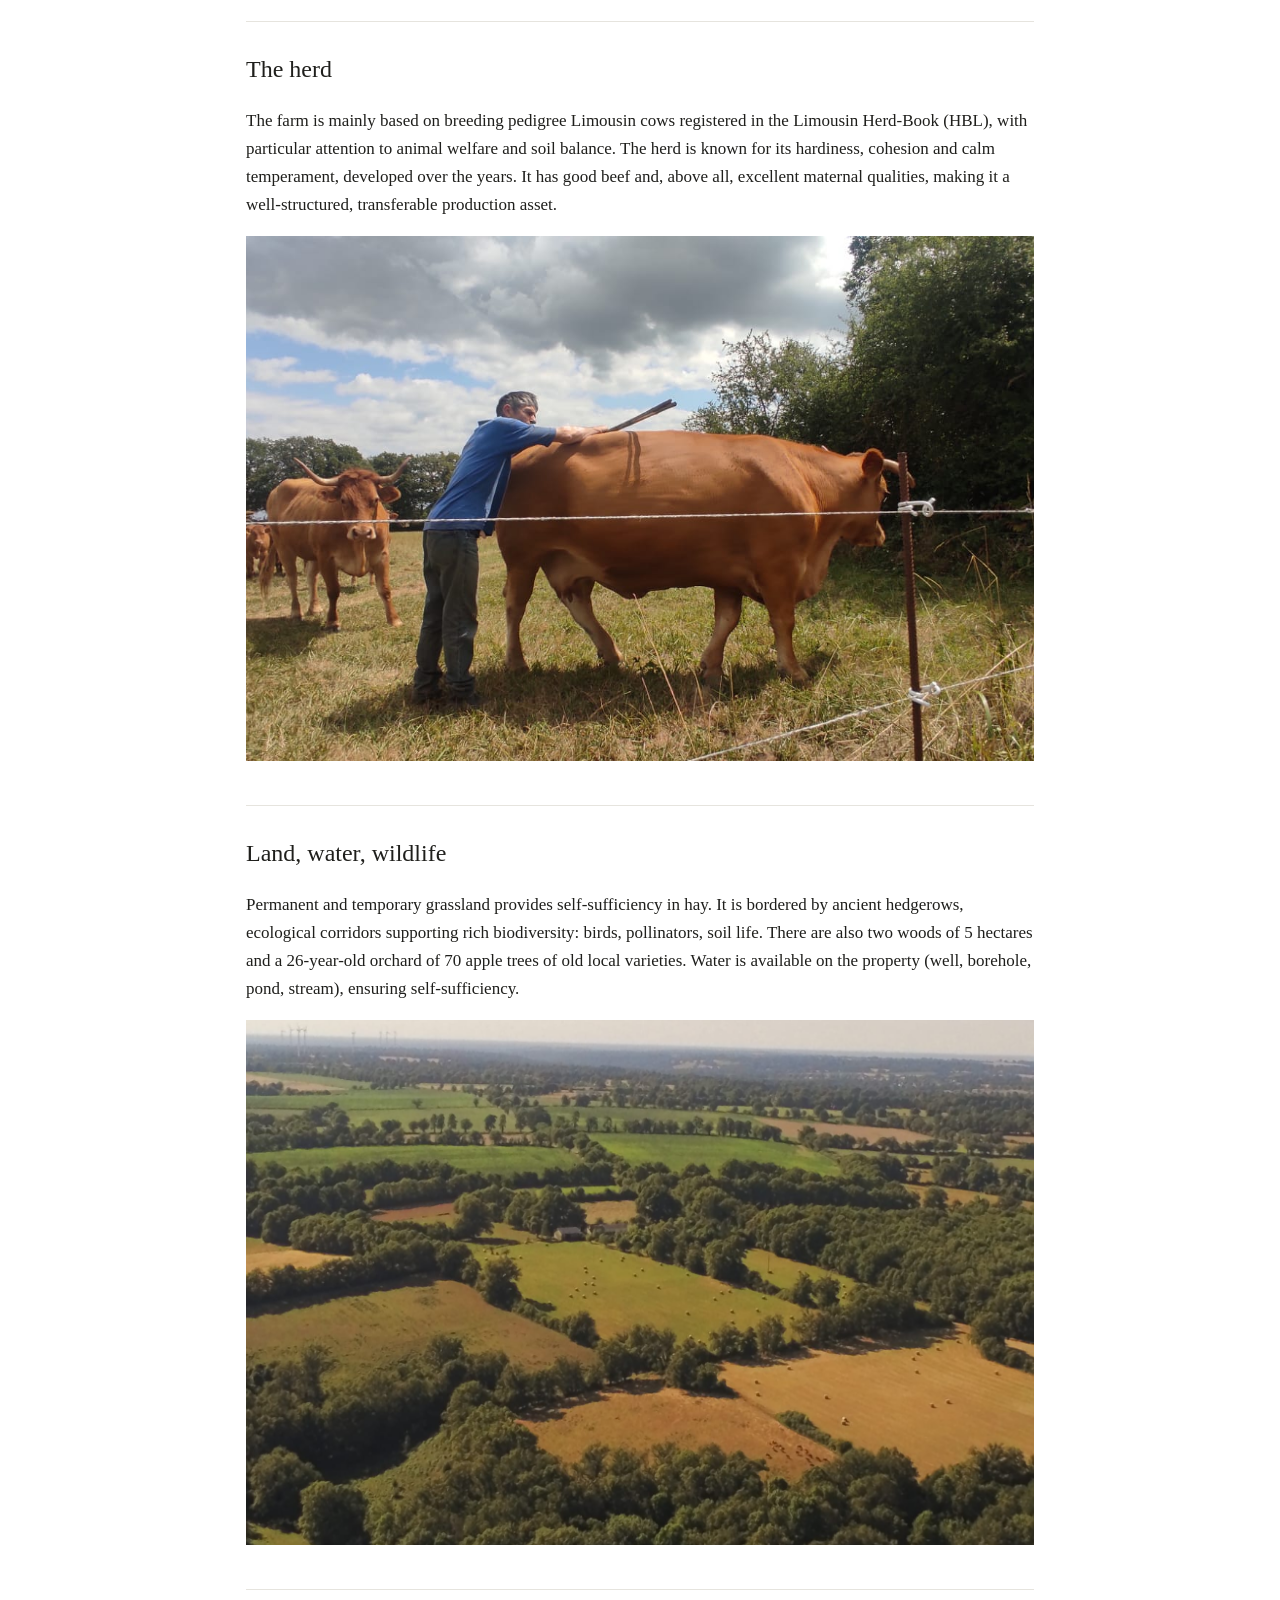
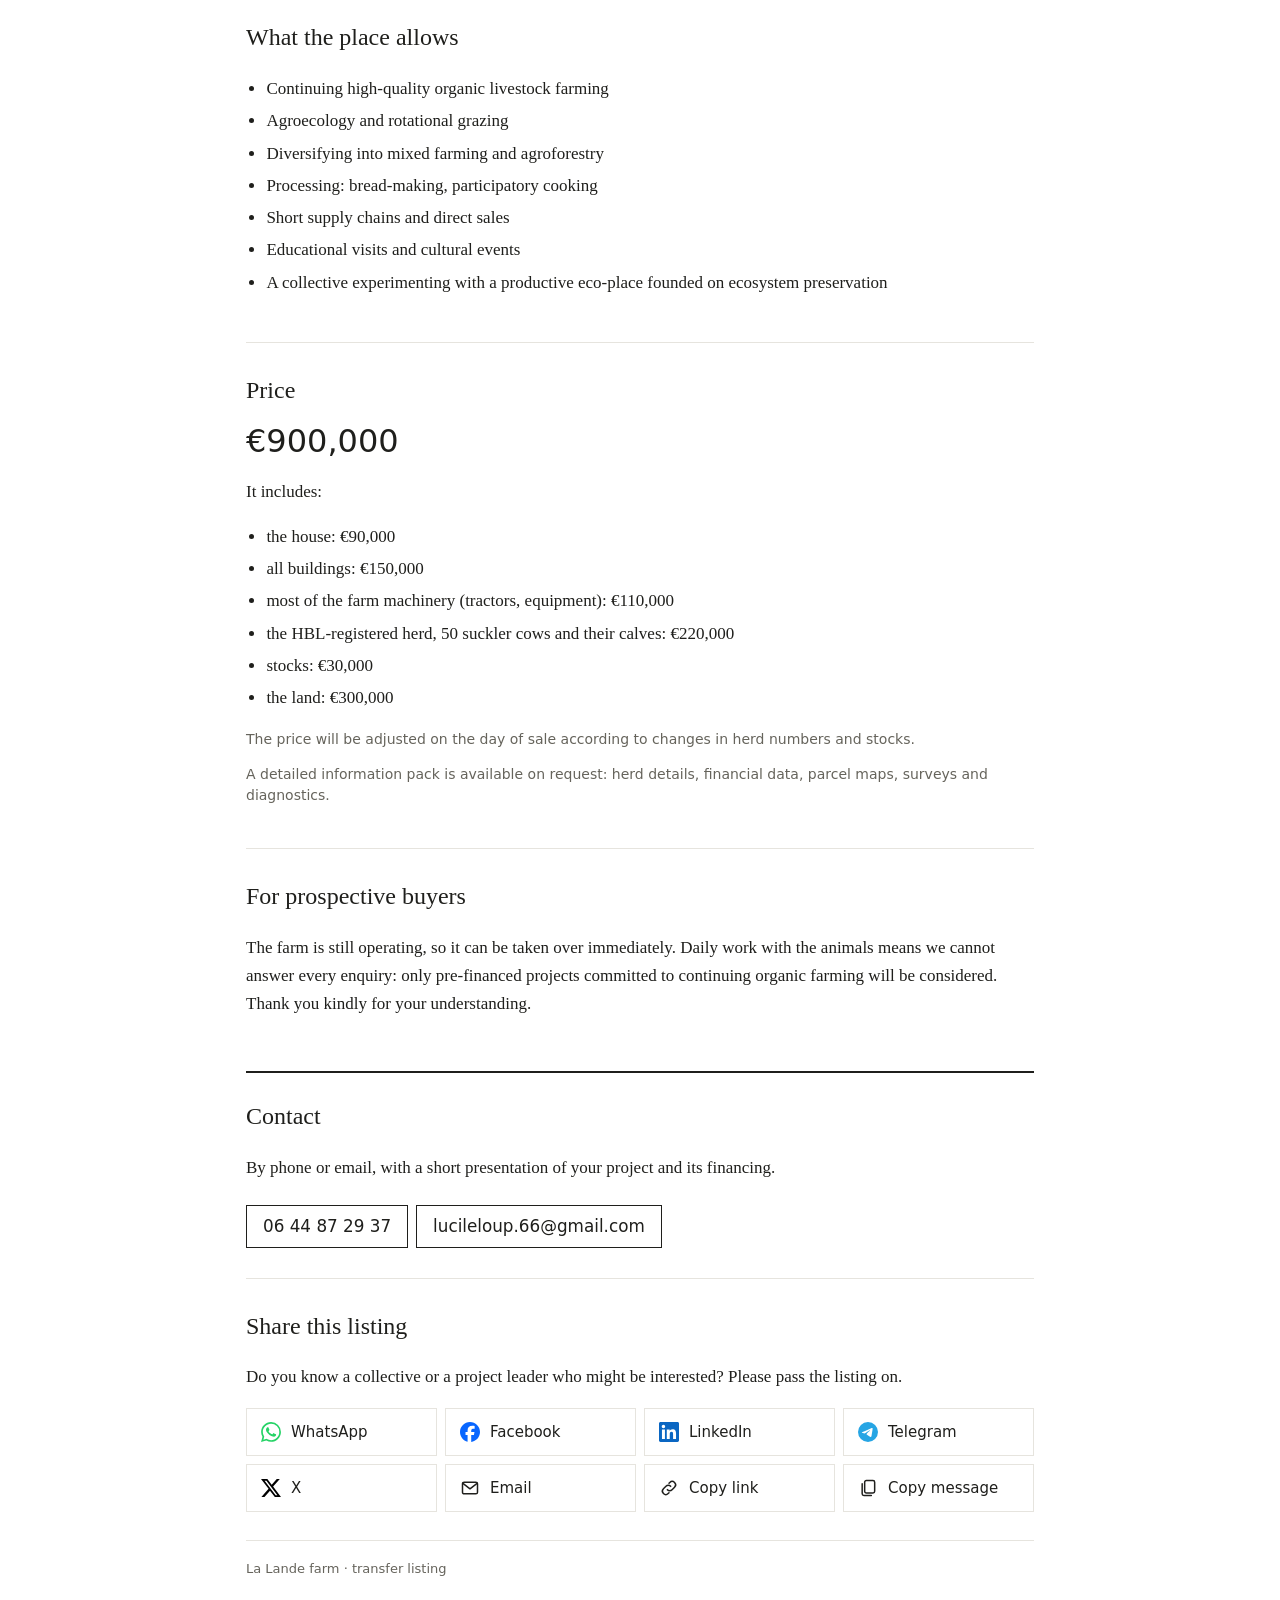
==== commit d0f98dc9: "Partage : boutons avec pictogrammes, partage natif sur mobile, retrait des visuels Co-Authored-By: C" ====
--- a/en/index.html
+++ b/en/index.html
@@ -22,7 +22,7 @@
 </head>
 <body>
 <div class="wrap">
-<header class="top"><span>Haute-Vienne, Limousin, France</span><a href="../" lang="fr">Français</a></header>
+<header class="top"><span>Haute-Vienne, Limousin, France</span><nav><a href="#partager">Share</a><a href="../" lang="fr">Français</a></nav></header>
 <main>
   <div class="hero">
     <h1>La Lande farm</h1>
@@ -101,20 +101,23 @@
   <section class="partage" id="partager">
     <h2>Share this listing</h2>
     <p>Do you know a collective or a project leader who might be interested? Please pass the listing on.</p>
-    <div class="btns"><a class="btn" href="https://wa.me/?text=94%20ha%20organic%20farm%20available%20for%20transfer%20in%20Haute-Vienne%2C%20France%3A%20pedigree%20Limousin%20herd%2C%20buildings%2C%20water%2C%20woods%20and%20orchard.%20For%20pre-financed%20collectives%20or%20project%20leaders.%20https%3A%2F%2Flalande.biody.org%2Fen%2F" target="_blank" rel="noopener">WhatsApp</a><a class="btn" href="https://www.facebook.com/sharer/sharer.php?u=https%3A%2F%2Flalande.biody.org%2Fen%2F" target="_blank" rel="noopener">Facebook</a><a class="btn" href="https://www.linkedin.com/sharing/share-offsite/?url=https%3A%2F%2Flalande.biody.org%2Fen%2F" target="_blank" rel="noopener">LinkedIn</a><a class="btn" href="https://t.me/share/url?url=https%3A%2F%2Flalande.biody.org%2Fen%2F&text=94%20ha%20organic%20farm%20available%20for%20transfer%20in%20Haute-Vienne%2C%20France%3A%20pedigree%20Limousin%20herd%2C%20buildings%2C%20water%2C%20woods%20and%20orchard.%20For%20pre-financed%20collectives%20or%20project%20leaders." target="_blank" rel="noopener">Telegram</a><a class="btn" href="https://x.com/intent/post?text=94%20ha%20organic%20farm%20available%20for%20transfer%20in%20Haute-Vienne%2C%20France%3A%20pedigree%20Limousin%20herd%2C%20buildings%2C%20water%2C%20woods%20and%20orchard.%20For%20pre-financed%20collectives%20or%20project%20leaders.&url=https%3A%2F%2Flalande.biody.org%2Fen%2F" target="_blank" rel="noopener">X</a><a class="btn" href="mailto:?subject=La%20Lande%20farm%20%E2%80%94%2094%20ha%20organic%20farm%20available%20for%20transfer&body=94%20ha%20organic%20farm%20available%20for%20transfer%20in%20Haute-Vienne%2C%20France%3A%20pedigree%20Limousin%20herd%2C%20buildings%2C%20water%2C%20woods%20and%20orchard.%20For%20pre-financed%20collectives%20or%20project%20leaders.%0A%0Ahttps%3A%2F%2Flalande.biody.org%2Fen%2F" target="_blank" rel="noopener">Email</a><button type="button" class="btn" data-copier="https://lalande.biody.org/en/" data-ok="Link copied">Copy link</button><button type="button" class="btn natif" hidden data-titre="La Lande farm — 94 ha organic farm available for transfer" data-texte="94 ha organic farm available for transfer in Haute-Vienne, France: pedigree Limousin herd, buildings, water, woods and orchard. For pre-financed collectives or project leaders." data-url="https://lalande.biody.org/en/">Share…</button></div>
-    <h3>Text to copy</h3>
-    <p class="texte-partage">94 ha organic farm available for transfer in Haute-Vienne, France: pedigree Limousin herd, buildings, water, woods and orchard. For pre-financed collectives or project leaders.<br>https://lalande.biody.org/en/</p>
-    <h3>Ready-to-post images</h3>
-    <p class="note">Download and post them with the text above.</p>
-    <div class="visuels"><figure class="vis vis-carre"><a href="../partage/en-carre.jpg" download><img src="../partage/en-carre.jpg" alt="Square 1080 × 1080" loading="lazy"></a><figcaption><strong>Square 1080 × 1080</strong><br>Instagram, Facebook</figcaption></figure><figure class="vis vis-story"><a href="../partage/en-story.jpg" download><img src="../partage/en-story.jpg" alt="Story 1080 × 1920" loading="lazy"></a><figcaption><strong>Story 1080 × 1920</strong><br>Instagram, Facebook and WhatsApp stories</figcaption></figure><figure class="vis vis-paysage"><a href="../partage/en-paysage.jpg" download><img src="../partage/en-paysage.jpg" alt="Landscape 1200 × 630" loading="lazy"></a><figcaption><strong>Landscape 1200 × 630</strong><br>Facebook, LinkedIn, X, Telegram</figcaption></figure></div>
+    <button type="button" class="natif" hidden data-titre="La Lande farm — 94 ha organic farm available for transfer" data-texte="94 ha organic farm available for transfer in Haute-Vienne, France: pedigree Limousin herd, buildings, water, woods and orchard. For pre-financed collectives or project leaders." data-url="https://lalande.biody.org/en/"><svg viewBox="0 0 24 24" aria-hidden="true" fill="none" stroke="currentColor" stroke-width="1.8" stroke-linecap="round" stroke-linejoin="round"><path d="M12 3v12M7.5 7.5 12 3l4.5 4.5"/><path d="M5 12v7a2 2 0 0 0 2 2h10a2 2 0 0 0 2-2v-7"/></svg><span>Share this listing</span></button>
+    <div class="parts"><a class="part" href="https://wa.me/?text=94%20ha%20organic%20farm%20available%20for%20transfer%20in%20Haute-Vienne%2C%20France%3A%20pedigree%20Limousin%20herd%2C%20buildings%2C%20water%2C%20woods%20and%20orchard.%20For%20pre-financed%20collectives%20or%20project%20leaders.%20https%3A%2F%2Flalande.biody.org%2Fen%2F" target="_blank" rel="noopener"><svg viewBox="0 0 24 24" aria-hidden="true" fill="#25D366"><path d="M17.472 14.382c-.297-.149-1.758-.867-2.03-.967-.273-.099-.471-.148-.67.15-.197.297-.767.966-.94 1.164-.173.199-.347.223-.644.075-.297-.15-1.255-.463-2.39-1.475-.883-.788-1.48-1.761-1.653-2.059-.173-.297-.018-.458.13-.606.134-.133.298-.347.446-.52.149-.174.198-.298.298-.497.099-.198.05-.371-.025-.52-.075-.149-.669-1.612-.916-2.207-.242-.579-.487-.5-.669-.51-.173-.008-.371-.01-.57-.01-.198 0-.52.074-.792.372-.272.297-1.04 1.016-1.04 2.479 0 1.462 1.065 2.875 1.213 3.074.149.198 2.096 3.2 5.077 4.487.709.306 1.262.489 1.694.625.712.227 1.36.195 1.871.118.571-.085 1.758-.719 2.006-1.413.248-.694.248-1.289.173-1.413-.074-.124-.272-.198-.57-.347m-5.421 7.403h-.004a9.87 9.87 0 01-5.031-1.378l-.361-.214-3.741.982.998-3.648-.235-.374a9.86 9.86 0 01-1.51-5.26c.001-5.45 4.436-9.884 9.888-9.884 2.64 0 5.122 1.03 6.988 2.898a9.825 9.825 0 012.893 6.994c-.003 5.450-4.437 9.884-9.885 9.884m8.413-18.297A11.815 11.815 0 0012.05 0C5.495 0 .16 5.335.157 11.892c0 2.096.547 4.142 1.588 5.945L.057 24l6.305-1.654a11.882 11.882 0 005.683 1.448h.005c6.554 0 11.890-5.335 11.893-11.893a11.821 11.821 0 00-3.480-8.413Z"/></svg><span>WhatsApp</span></a><a class="part" href="https://www.facebook.com/sharer/sharer.php?u=https%3A%2F%2Flalande.biody.org%2Fen%2F" data-popup target="_blank" rel="noopener"><svg viewBox="0 0 24 24" aria-hidden="true" fill="#0866FF"><path d="M9.101 23.691v-7.98H6.627v-3.667h2.474v-1.58c0-4.085 1.848-5.978 5.858-5.978.401 0 .955.042 1.468.103a8.68 8.68 0 0 1 1.141.195v3.325a8.623 8.623 0 0 0-.653-.036 26.805 26.805 0 0 0-.733-.009c-.707 0-1.259.096-1.675.309a1.686 1.686 0 0 0-.679.622c-.258.42-.374.995-.374 1.752v1.297h3.919l-.386 2.103-.287 1.564h-3.246v8.245C19.396 23.238 24 18.179 24 12.044c0-6.627-5.373-12-12-12s-12 5.373-12 12c0 5.628 3.874 10.350 9.101 11.647Z"/></svg><span>Facebook</span></a><a class="part" href="https://www.linkedin.com/sharing/share-offsite/?url=https%3A%2F%2Flalande.biody.org%2Fen%2F" data-popup target="_blank" rel="noopener"><svg viewBox="0 0 24 24" aria-hidden="true" fill="#0A66C2"><path d="M20.447 20.452h-3.554v-5.569c0-1.328-.027-3.037-1.852-3.037-1.853 0-2.136 1.445-2.136 2.939v5.667H9.351V9h3.414v1.561h.046c.477-.9 1.637-1.85 3.37-1.85 3.601 0 4.267 2.37 4.267 5.455v6.286zM5.337 7.433c-1.144 0-2.063-.926-2.063-2.065 0-1.138.92-2.063 2.063-2.063 1.14 0 2.064.925 2.064 2.063 0 1.139-.925 2.065-2.064 2.065zm1.782 13.019H3.555V9h3.564v11.452zM22.225 0H1.771C.792 0 0 .774 0 1.729v20.542C0 23.227.792 24 1.771 24h20.451C23.2 24 24 23.227 24 22.271V1.729C24 .774 23.2 0 22.222 0h.003z"/></svg><span>LinkedIn</span></a><a class="part" href="https://t.me/share/url?url=https%3A%2F%2Flalande.biody.org%2Fen%2F&text=94%20ha%20organic%20farm%20available%20for%20transfer%20in%20Haute-Vienne%2C%20France%3A%20pedigree%20Limousin%20herd%2C%20buildings%2C%20water%2C%20woods%20and%20orchard.%20For%20pre-financed%20collectives%20or%20project%20leaders." target="_blank" rel="noopener"><svg viewBox="0 0 24 24" aria-hidden="true" fill="#26A5E4"><path d="M11.944 0A12 12 0 0 0 0 12a12 12 0 0 0 12 12 12 12 0 0 0 12-12A12 12 0 0 0 12 0a12 12 0 0 0-.056 0zm4.962 7.224c.1-.002.321.023.465.14a.506.506 0 0 1 .171.325c.016.093.036.306.02.472-.18 1.898-.962 6.502-1.36 8.627-.168.9-.499 1.201-.82 1.23-.696.065-1.225-.46-1.9-.902-1.056-.693-1.653-1.124-2.678-1.8-1.185-.78-.417-1.21.258-1.91.177-.184 3.247-2.977 3.307-3.23.007-.032.014-.15-.056-.212s-.174-.041-.249-.024c-.106.024-1.793 1.14-5.061 3.345-.48.33-.913.49-1.302.48-.428-.008-1.252-.241-1.865-.44-.752-.245-1.349-.374-1.297-.789.027-.216.325-.437.893-.663 3.498-1.524 5.830-2.529 6.998-3.014 3.332-1.386 4.025-1.627 4.476-1.635z"/></svg><span>Telegram</span></a><a class="part" href="https://x.com/intent/post?text=94%20ha%20organic%20farm%20available%20for%20transfer%20in%20Haute-Vienne%2C%20France%3A%20pedigree%20Limousin%20herd%2C%20buildings%2C%20water%2C%20woods%20and%20orchard.%20For%20pre-financed%20collectives%20or%20project%20leaders.&url=https%3A%2F%2Flalande.biody.org%2Fen%2F" data-popup target="_blank" rel="noopener"><svg viewBox="0 0 24 24" aria-hidden="true" fill="#000000"><path d="M18.901 1.153h3.68l-8.04 9.19L24 22.846h-7.406l-5.8-7.584-6.638 7.584H.474l8.6-9.830L0 1.154h7.594l5.243 6.932ZM17.61 20.644h2.039L6.486 3.240H4.298Z"/></svg><span>X</span></a><a class="part" href="sms:?&body=94%20ha%20organic%20farm%20available%20for%20transfer%20in%20Haute-Vienne%2C%20France%3A%20pedigree%20Limousin%20herd%2C%20buildings%2C%20water%2C%20woods%20and%20orchard.%20For%20pre-financed%20collectives%20or%20project%20leaders.%20https%3A%2F%2Flalande.biody.org%2Fen%2F" data-mobile target="_blank" rel="noopener"><svg viewBox="0 0 24 24" aria-hidden="true" fill="none" stroke="currentColor" stroke-width="1.8" stroke-linecap="round" stroke-linejoin="round"><path d="M4 5h16a1 1 0 0 1 1 1v10a1 1 0 0 1-1 1H9l-4.5 3.5V17H4a1 1 0 0 1-1-1V6a1 1 0 0 1 1-1z"/><path d="M8 11h.01M12 11h.01M16 11h.01"/></svg><span>SMS</span></a><a class="part" href="mailto:?subject=La%20Lande%20farm%20%E2%80%94%2094%20ha%20organic%20farm%20available%20for%20transfer&body=94%20ha%20organic%20farm%20available%20for%20transfer%20in%20Haute-Vienne%2C%20France%3A%20pedigree%20Limousin%20herd%2C%20buildings%2C%20water%2C%20woods%20and%20orchard.%20For%20pre-financed%20collectives%20or%20project%20leaders.%0A%0Ahttps%3A%2F%2Flalande.biody.org%2Fen%2F" target="_blank" rel="noopener"><svg viewBox="0 0 24 24" aria-hidden="true" fill="none" stroke="currentColor" stroke-width="1.8" stroke-linecap="round" stroke-linejoin="round"><rect x="3" y="5" width="18" height="14" rx="2"/><path d="m3.5 6.5 8.5 6.5 8.5-6.5"/></svg><span>Email</span></a><button type="button" class="part" data-copier="https://lalande.biody.org/en/" data-ok="Link copied"><svg viewBox="0 0 24 24" aria-hidden="true" fill="none" stroke="currentColor" stroke-width="1.8" stroke-linecap="round" stroke-linejoin="round"><path d="M10 14a4 4 0 0 0 5.66 0l3-3a4 4 0 0 0-5.66-5.66l-1 1"/><path d="M14 10a4 4 0 0 0-5.66 0l-3 3a4 4 0 0 0 5.66 5.66l1-1"/></svg><span>Copy link</span></button><button type="button" class="part" data-copier="94 ha organic farm available for transfer in Haute-Vienne, France: pedigree Limousin herd, buildings, water, woods and orchard. For pre-financed collectives or project leaders. https://lalande.biody.org/en/" data-ok="Message copied"><svg viewBox="0 0 24 24" aria-hidden="true" fill="none" stroke="currentColor" stroke-width="1.8" stroke-linecap="round" stroke-linejoin="round"><rect x="8" y="3" width="12" height="15" rx="2"/><path d="M5 7v12a2 2 0 0 0 2 2h9"/></svg><span>Copy message</span></button></div>
   </section>
 </main>
 <footer>La Lande farm · transfer listing</footer>
 </div>
 <script>
-document.querySelectorAll('[data-copier]').forEach(function(b){b.addEventListener('click',function(){
-  var t=b.textContent;(navigator.clipboard?navigator.clipboard.writeText(b.dataset.copier):Promise.reject()).then(function(){b.textContent=b.dataset.ok;setTimeout(function(){b.textContent=t},2000)}).catch(function(){prompt('',b.dataset.copier)})})});
-var n=document.querySelector('.natif');if(n&&navigator.share){n.hidden=false;n.addEventListener('click',function(){navigator.share({title:n.dataset.titre,text:n.dataset.texte,url:n.dataset.url}).catch(function(){})})}
+(function(){
+var mobile=matchMedia('(pointer:coarse)').matches;
+document.querySelectorAll('[data-mobile]').forEach(function(a){if(!mobile)a.hidden=true});
+document.querySelectorAll('[data-popup]').forEach(function(a){a.addEventListener('click',function(e){
+  if(mobile)return;var w=620,h=640,x=screenX+(outerWidth-w)/2,y=screenY+(outerHeight-h)/2;
+  if(window.open(a.href,'partage','width='+w+',height='+h+',left='+x+',top='+y+',noopener'))e.preventDefault()})});
+document.querySelectorAll('[data-copier]').forEach(function(b){var s=b.querySelector('span'),t=s.textContent;b.addEventListener('click',function(){
+  (navigator.clipboard?navigator.clipboard.writeText(b.dataset.copier):Promise.reject()).then(function(){s.textContent=b.dataset.ok;b.classList.add('ok');setTimeout(function(){s.textContent=t;b.classList.remove('ok')},2200)}).catch(function(){prompt('',b.dataset.copier)})})});
+var n=document.querySelector('.natif');if(n&&navigator.share&&mobile){n.hidden=false;n.addEventListener('click',function(){navigator.share({title:n.dataset.titre,text:n.dataset.texte,url:n.dataset.url}).catch(function(){})})}
+})();
 </script>
 </body>
 </html>
--- a/style.css
+++ b/style.css
@@ -11,6 +11,7 @@
 .wrap{max-width:820px;margin:0 auto;padding:0 16px}
 header.top{display:flex;justify-content:space-between;align-items:center;gap:12px;padding:16px 0;
   font:14px/1.3 system-ui,sans-serif;color:var(--doux);border-bottom:1px solid var(--trait)}
+header.top nav{display:flex;gap:18px}
 header.top a{color:var(--doux);text-decoration:none}
 header.top a:hover{color:var(--texte)}
 .hero{padding:36px 0 8px}
@@ -30,16 +31,19 @@
 .prix .montant{font:500 2rem/1.2 system-ui,sans-serif;color:var(--texte);margin-bottom:6px}
 .note{font:14px/1.5 system-ui,sans-serif;color:var(--doux)}
 .contact{border-top:2px solid var(--texte);padding:24px 0;margin-top:8px}
-.contact a,.btn{display:inline-block;font:500 15px/1 system-ui,sans-serif;color:var(--texte);text-decoration:none;
-  background:#fff;border:1px solid var(--texte);padding:11px 16px;margin:6px 8px 6px 0;cursor:pointer}
-.contact a{font-size:1.05rem}
-.contact a:hover,.btn:hover{background:var(--texte);color:#fff}
-.btn{border-color:var(--trait)}
-.btn:hover{border-color:var(--texte)}
-.btns{display:flex;flex-wrap:wrap}
-.texte-partage{font:15px/1.5 system-ui,sans-serif;background:var(--vide);padding:14px;word-break:break-word;margin:0}
-.visuels{display:grid;grid-template-columns:repeat(auto-fit,minmax(160px,1fr));gap:14px;align-items:end}
-.vis{margin:0}
-.vis img{width:100%;display:block;border:1px solid var(--trait)}
-.vis figcaption{font:13px/1.4 system-ui,sans-serif;color:var(--doux);margin-top:6px}
+.contact a{display:inline-block;font:500 1.05rem/1 system-ui,sans-serif;color:var(--texte);text-decoration:none;
+  border:1px solid var(--texte);padding:12px 16px;margin:6px 8px 6px 0}
+.contact a:hover{background:var(--texte);color:#fff}
+.natif{display:flex;align-items:center;justify-content:center;gap:10px;width:100%;min-height:52px;margin:6px 0 14px;
+  font:600 16px/1 system-ui,sans-serif;color:#fff;background:var(--texte);border:0;cursor:pointer}
+.natif[hidden],.part[hidden]{display:none}
+.natif svg{width:20px;height:20px}
+.parts{display:grid;grid-template-columns:repeat(2,1fr);gap:8px}
+.parts>:last-child{grid-column:1/-1}
+@media (min-width:640px){.parts{grid-template-columns:repeat(4,1fr)}.parts>:last-child{grid-column:auto}}
+.part{display:flex;align-items:center;gap:10px;min-height:48px;padding:0 14px;background:#fff;color:var(--texte);
+  border:1px solid var(--trait);font:500 15px/1.2 system-ui,sans-serif;text-decoration:none;cursor:pointer;text-align:left}
+.part:hover,.part:focus-visible{border-color:var(--texte);outline:none}
+.part svg{width:20px;height:20px;flex:none}
+.part.ok{border-color:var(--accent);color:var(--accent)}
 footer{font:13px system-ui,sans-serif;color:var(--doux);padding:20px 0 36px;border-top:1px solid var(--trait)}
